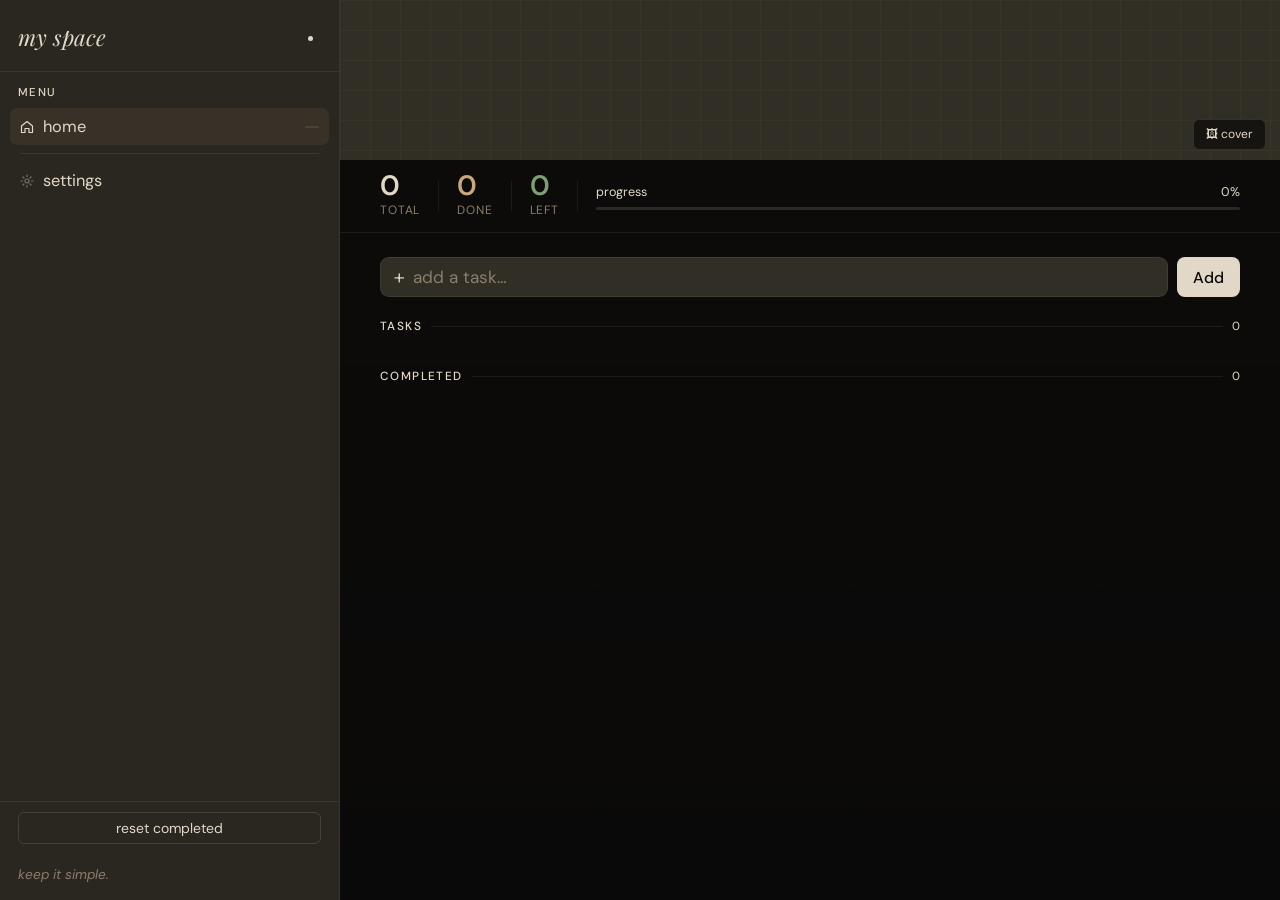
==== index (1).html @ 45078ba0 "Add files via upload" ====
<!DOCTYPE html>
<html lang="en">
<head>
<meta charset="UTF-8">
<meta name="viewport" content="width=device-width, initial-scale=1.0, viewport-fit=cover">
<meta name="apple-mobile-web-app-capable" content="yes">
<meta name="apple-mobile-web-app-status-bar-style" content="black-translucent">
<meta name="apple-mobile-web-app-title" content="Kohie">
<meta name="mobile-web-app-capable" content="yes">
<meta name="theme-color" content="#0c0b09">
<link rel="icon" type="image/png" href="[data-uri]">
<link rel="apple-touch-icon" href="data:image/svg+xml,%3Csvg xmlns='http://www.w3.org/2000/svg' viewBox='0 0 100 100'%3E%3Crect width='100' height='100' rx='18' fill='%230c0b09'/%3E%3Cpolyline points='18,32 24,38 34,26' stroke='%23c9a87c' stroke-width='5' stroke-linecap='round' stroke-linejoin='round' fill='none'/%3E%3Cline x1='42' y1='32' x2='82' y2='32' stroke='white' stroke-width='5' stroke-linecap='round'/%3E%3Ccircle cx='26' cy='52' r='7' stroke='white' stroke-width='4.5' fill='none'/%3E%3Cline x1='42' y1='52' x2='82' y2='52' stroke='white' stroke-width='5' stroke-linecap='round'/%3E%3Ccircle cx='26' cy='72' r='7' stroke='white' stroke-width='4.5' fill='none'/%3E%3Cline x1='42' y1='72' x2='82' y2='72' stroke='white' stroke-width='5' stroke-linecap='round'/%3E%3C/svg%3E">
<link rel="manifest" href="data:application/json,{&quot;name&quot;:&quot;Kohie&quot;,&quot;short_name&quot;:&quot;Kohie&quot;,&quot;start_url&quot;:&quot;/&quot;,&quot;display&quot;:&quot;standalone&quot;,&quot;background_color&quot;:&quot;%230c0b09&quot;,&quot;theme_color&quot;:&quot;%230c0b09&quot;,&quot;icons&quot;:[{&quot;src&quot;:&quot;data:image/svg+xml,%3Csvg xmlns='http://www.w3.org/2000/svg' viewBox='0 0 100 100'%3E%3Crect width='100' height='100' rx='18' fill='%230c0b09'/%3E%3Cpolyline points='18,32 24,38 34,26' stroke='%23c9a87c' stroke-width='5' stroke-linecap='round' stroke-linejoin='round' fill='none'/%3E%3Cline x1='42' y1='32' x2='82' y2='32' stroke='white' stroke-width='5' stroke-linecap='round'/%3E%3Ccircle cx='26' cy='52' r='7' stroke='white' stroke-width='4.5' fill='none'/%3E%3Cline x1='42' y1='52' x2='82' y2='52' stroke='white' stroke-width='5' stroke-linecap='round'/%3E%3Ccircle cx='26' cy='72' r='7' stroke='white' stroke-width='4.5' fill='none'/%3E%3Cline x1='42' y1='72' x2='82' y2='72' stroke='white' stroke-width='5' stroke-linecap='round'/%3E%3C/svg%3E&quot;,&quot;sizes&quot;:&quot;any&quot;,&quot;type&quot;:&quot;image/svg+xml&quot;}]}">
<title>Kohie</title>
<link href="https://fonts.googleapis.com/css2?family=Playfair+Display:ital,wght@0,400;1,400&family=DM+Sans:wght@300;400;500&family=Lora:ital,wght@0,400;1,400&family=Sora:wght@300;400;500&family=Crimson+Pro:ital,wght@0,400;1,400&display=swap" rel="stylesheet">
<style>

/* ── CSS VARIABLES ── */
:root {
  --bg:      #0c0b09;
  --panel:   #2a2720;
  --surf:    #312e26;
  --surf2:   #38352c;
  --b:       rgba(255,243,215,0.07);
  --b2:      rgba(255,243,215,0.13);
  --bg2:     #06050a;
  --bg2-rgb: 6,5,10;
  --ag:      rgba(201,168,124,0.08);
  --n:       #c9a87c;
  --n2:      #7d9f74;
  --t:       #e2d8c8;
  --p:       #8a7e6e;
  --rd:      #a86060;
  --rdim:    rgba(168,96,96,0.10);
  --ui-font: 'DM Sans', sans-serif;
}

/* ── RESET ── */
*, *::before, *::after {
  box-sizing: border-box;
  margin: 0;
  padding: 0;
}

html, body {
  height: 100%;
  overflow: hidden;
}

body {
  font-family: var(--ui-font);
  background: var(--bg);
  color: var(--t);
  font-size: 20px;
  line-height: 1.6;
}

/* ── GLOW OVERLAY ── */
.glow-overlay {
  position: fixed;
  top: 0;
  left: 340px;
  right: 0;
  bottom: 0;
  z-index: 0;
  pointer-events: none;
  background: linear-gradient(to top, rgba(var(--bg2-rgb), 0.22) 0%, transparent 60%);
}

@media (max-width: 900px) {
  .glow-overlay { left: 0; }
}

/* ── SHELL ── */
.shell {
  display: flex;
  height: 100vh;
  width: 100vw;
  position: relative;
  z-index: 1;
}

/* ── SIDEBAR ── */
.sidebar {
  width: 340px;
  min-width: 340px;
  max-width: 340px;
  height: 100vh;
  background: var(--panel);
  border-right: 1px solid var(--b);
  display: flex;
  flex-direction: column;
  overflow: hidden;
  flex-shrink: 0;
  font-size: 14px;
  position: relative;
}

.sb-logo {
  padding: 22px 18px 18px;
  border-bottom: 1px solid var(--b);
  display: flex;
  align-items: center;
  gap: 5px;
}

.sb-title {
  font-family: 'Playfair Display', serif;
  font-size: 1.12rem;
  font-style: italic;
  color: var(--t);
  background: transparent;
  border: none;
  outline: none;
  border-bottom: 1px solid transparent;
  transition: border-color .18s;
  width: calc(100% - 18px);
  cursor: text;
}
.sb-title:focus { border-bottom-color: rgba(201,168,124,.32); }

.sb-dot {
  width: 5px;
  height: 5px;
  border-radius: 50%;
  background: var(--t);
  flex-shrink: 0;
  margin-top: 2px;
}

.sb-nav {
  padding: 12px 10px;
  flex: 1;
  overflow-y: auto;
}
.sb-nav::-webkit-scrollbar { display: none; }

.sb-sec {
  font-size: .57rem;
  letter-spacing: .13em;
  text-transform: uppercase;
  color: var(--t);
  font-weight: 500;
  padding: 0 8px 6px;
}

.nav-btn {
  display: flex;
  align-items: center;
  gap: 9px;
  padding: 8px 10px;
  border-radius: 7px;
  cursor: pointer;
  transition: background .13s, color .13s;
  color: var(--t);
  font-size: .82rem;
  border: none;
  background: transparent;
  width: 100%;
  text-align: left;
  font-family: var(--ui-font);
  margin-bottom: 1px;
}
.nav-btn:hover  { background: rgba(255,243,215,.04); color: var(--t); }
.nav-btn.active { background: var(--ag); color: var(--t); }

.nav-icon {
  width: 14px;
  height: 14px;
  opacity: .42;
  flex-shrink: 0;
  display: flex;
  align-items: center;
  justify-content: center;
}
.nav-btn.active .nav-icon { opacity: 1; }

.nb {
  margin-left: auto;
  font-size: .6rem;
  background: var(--surf2);
  color: var(--t);
  border-radius: 99px;
  padding: 1px 7px;
  font-weight: 500;
}
.nav-btn.active .nb { background: rgba(201,168,124,.14); color: var(--t); }

.sb-sep {
  height: 1px;
  background: var(--b);
  margin: 8px 10px;
}

.sb-reset {
  padding: 10px 18px;
  border-top: 1px solid var(--b);
  flex-shrink: 0;
}

.reset-lbl {
  font-size: .57rem;
  letter-spacing: .1em;
  text-transform: uppercase;
  color: var(--p);
  margin-bottom: 7px;
}

.reset-row { display: flex; gap: 6px; }

.reset-btn {
  flex: 1;
  padding: 6px 8px;
  background: transparent;
  border: 1px solid var(--b2);
  border-radius: 6px;
  color: var(--t);
  font-family: var(--ui-font);
  font-size: .7rem;
  cursor: pointer;
  transition: all .13s;
  text-align: center;
}
.reset-btn:hover { background: var(--t); color: var(--bg); border-color: var(--t); }

.sb-foot {
  padding: 10px 18px 14px;
  font-size: .68rem;
  color: var(--p);
  font-style: italic;
}

/* ── MAIN ── */
.main {
  flex: 1;
  height: 100vh;
  overflow: hidden;
  display: flex;
  flex-direction: column;
  position: relative;
}

/* ── COVER ── */
.cover {
  position: relative;
  height: 160px;
  flex-shrink: 0;
  background: var(--surf);
  overflow: hidden;
}

.cover::before {
  content: '';
  position: absolute;
  inset: 0;
  pointer-events: none;
  background-image:
    linear-gradient(rgba(201,168,124,.048) 1px, transparent 1px),
    linear-gradient(90deg, rgba(201,168,124,.048) 1px, transparent 1px);
  background-size: 30px 30px;
}

.cov-img {
  position: absolute;
  inset: 0;
  background-size: cover;
  background-position: center;
  opacity: 0;
  transition: opacity .5s;
}
.cov-img.on { opacity: 1; }

.cov-btns {
  position: absolute;
  bottom: 10px;
  right: 14px;
  display: flex;
  gap: 6px;
  z-index: 2;
}

.cov-btn {
  background: rgba(10,9,7,.66);
  border: 1px solid var(--b2);
  color: var(--t);
  border-radius: 6px;
  padding: 5px 12px;
  font-family: var(--ui-font);
  font-size: 12px;
  cursor: pointer;
  backdrop-filter: blur(8px);
  transition: all .13s;
  white-space: nowrap;
}
.cov-btn:hover { color: var(--t); border-color: var(--t); }

#cover-file { display: none; }

/* ── SUMMARY BAR ── */
.sum-bar {
  flex-shrink: 0;
  padding: 12px 24px;
  border-bottom: 1px solid var(--b);
  display: flex;
  align-items: center;
  justify-content: center;
}

.sum-bar-inner {
  display: flex;
  align-items: center;
  gap: 18px;
  width: 100%;
  max-width: 860px;
}

.s-stat { display: flex; flex-direction: column; gap: 1px; }

.s-num {
  font-size: 1.4rem;
  font-weight: 600;
  color: var(--t);
  line-height: 1;
  font-variant-numeric: tabular-nums;
}
.s-num.g { color: var(--n); }  /* done — n */
.s-num.l { color: var(--n2); }  /* left — n2 */

.s-lbl {
  font-size: .6rem;
  letter-spacing: .07em;
  text-transform: uppercase;
  color: var(--p);
}

.s-sep {
  width: 1px;
  height: 30px;
  background: var(--b);
  flex-shrink: 0;
}

.s-prog { flex: 1; }

.s-prog-lbl {
  font-size: .63rem;
  color: var(--t);
  margin-bottom: 5px;
  display: flex;
  justify-content: space-between;
}

.s-prog-track {
  height: 3px;
  background: var(--b2);
  border-radius: 99px;
  overflow: hidden;
}

.s-prog-fill {
  height: 100%;
  background: linear-gradient(90deg, var(--p), #ffffff);
  border-radius: 99px;
  transition: width .5s cubic-bezier(.4,0,.2,1);
}

/* ── HOME CONTENT ── */
.home-content {
  flex: 1;
  overflow-y: auto;
  padding: 24px 24px 40px;
  display: flex;
  flex-direction: column;
  align-items: center;
}
.home-content::-webkit-scrollbar { width: 4px; }
.home-content::-webkit-scrollbar-thumb { background: var(--b2); border-radius: 99px; }

.home-inner {
  width: 100%;
  max-width: 860px;
}

/* ── ADD ROW ── */
.add-row {
  display: flex;
  gap: 9px;
  margin-bottom: 20px;
}

.add-wrap {
  flex: 1;
  display: flex;
  align-items: center;
  gap: 8px;
  background: var(--surf);
  border: 1px solid var(--b);
  border-radius: 9px;
  padding: 8px 13px;
  transition: border-color .17s;
}
.add-wrap:focus-within { border-color: var(--t); }

.add-plus {
  color: var(--t);
  font-size: 1.05rem;
  font-weight: 300;
  line-height: 1;
  flex-shrink: 0;
}

#task-input {
  flex: 1;
  border: none;
  outline: none;
  background: transparent;
  color: var(--t);
  font-family: var(--ui-font);
  font-size: .86rem;
}
#task-input::placeholder { color: var(--p); }

.add-btn {
  padding: 8px 16px;
  background: var(--t);
  color: #0a0907;
  border: none;
  border-radius: 8px;
  font-family: var(--ui-font);
  font-size: .79rem;
  font-weight: 500;
  cursor: pointer;
  transition: opacity .13s, transform .1s;
}
.add-btn:hover  { opacity: .83; }
.add-btn:active { transform: scale(.97); }

/* ── LIST HEADER ── */
.list-hd {
  display: flex;
  align-items: center;
  gap: 9px;
  margin-bottom: 7px;
}

.list-hd-lbl {
  font-size: .59rem;
  letter-spacing: .12em;
  text-transform: uppercase;
  color: var(--t);
  font-weight: 500;
}

.list-hd-line {
  flex: 1;
  height: 1px;
  background: var(--b);
}

.list-hd-ct { font-size: .59rem; color: var(--t); }

.task-list {
  display: flex;
  flex-direction: column;
  gap: 3px;
  margin-bottom: 24px;
}

/* ── TASK CARD ── */
.card-outer {
  position: relative;
  border-radius: 9px;
  overflow: hidden;
  flex-shrink: 0;
}

.card-del-bg {
  position: absolute;
  inset: 0;
  background: var(--rdim);
  border: 1px solid var(--rd);
  border-radius: 9px;
  display: flex;
  align-items: center;
  justify-content: flex-end;
  padding-right: 16px;
  color: var(--rd);
  font-size: .72rem;
  font-weight: 500;
  letter-spacing: .06em;
  text-transform: uppercase;
  opacity: 0;
  transition: opacity .15s;
  pointer-events: none;
}
.card-outer.reveal .card-del-bg { opacity: 1; }

.task-card {
  position: relative;
  display: flex;
  flex-direction: column;
  gap: 0;
  padding: 10px 13px;
  background: var(--surf);
  border: 1px solid var(--b);
  border-radius: 9px;
  cursor: pointer;
  transition: border-color .13s, background .13s, transform .18s;
  animation: fadeUp .19s ease;
  user-select: none;
}
.task-card:hover { border-color: var(--b2); background: var(--surf2); }

.task-card.done-card { opacity: .44; }
.task-card.done-card .tc-text { text-decoration: line-through; color: var(--t); }

@keyframes fadeUp {
  from { opacity: 0; transform: translateY(5px); }
  to   { opacity: 1; transform: translateY(0); }
}

/* card top row */
.tc-top {
  display: flex;
  align-items: center;
  gap: 11px;
}

.tc-cb {
  width: 14px;
  height: 14px;
  border-radius: 50%;
  border: 1.5px solid var(--t);
  flex-shrink: 0;
  cursor: pointer;
  display: flex;
  align-items: center;
  justify-content: center;
  transition: all .14s;
  background: transparent;
}
.tc-cb:hover { border-color: var(--t); box-shadow: 0 0 7px 2px rgba(226,216,200,.3); }
.tc-cb.checked { background: var(--t); border-color: var(--t); }
.tc-cb.checked::after {
  content: '';
  width: 4px;
  height: 2.5px;
  border-left: 1.5px solid var(--bg);
  border-bottom: 1.5px solid var(--bg);
  transform: rotate(-45deg) translateY(-.5px);
  display: block;
}
.tc-cb.awaiting { border: 1.5px dashed var(--t); }
.tc-cb.locked   { border-color: var(--t); cursor: default; }
.tc-cb.locked:hover { border-color: var(--t); box-shadow: none; }
.tc-cb.locked.checked { background: var(--t); border-color: var(--t); }

.tc-text { flex: 1; font-size: .85rem; color: var(--t); line-height: 1.3; }

.tc-right {
  display: flex;
  align-items: center;
  gap: 7px;
  flex-shrink: 0;
  margin-left: auto;
}

.tc-date  { font-size: .65rem; color: var(--p); white-space: nowrap; }
.tc-lock  { font-size: .65rem; color: var(--p); }
.tc-arr   { font-size: .68rem; color: var(--p); opacity: 0; transition: opacity .12s; }
.task-card:hover .tc-arr { opacity: 1; }

/* awaiting photo indicator */
.tc-await {
  display: none;
  align-items: center;
  gap: 7px;
  padding-top: 7px;
  margin-left: 25px;
}
.tc-await.show { display: flex; }

.tc-await-dot {
  width: 6px;
  height: 6px;
  border-radius: 50%;
  border: 1.5px dashed var(--t);
  flex-shrink: 0;
}

.tc-await-txt { font-size: .72rem; color: var(--p); font-style: italic; }

.empty-note {
  padding: 20px 0 8px;
  font-size: .79rem;
  color: var(--p);
  font-style: italic;
  text-align: center;
}

/* ── SETTINGS MODAL ── */
.settings-backdrop {
  position: fixed;
  inset: 0;
  z-index: 400;
  background: rgba(0,0,0,.6);
  backdrop-filter: blur(4px);
  opacity: 0;
  pointer-events: none;
  transition: opacity .25s;
}
.settings-backdrop.open { opacity: 1; pointer-events: all; }

.settings-modal {
  position: fixed;
  top: 50%;
  left: 50%;
  transform: translate(-50%,-48%) scale(.97);
  z-index: 401;
  width: 420px;
  max-width: 94vw;
  max-height: 88vh;
  background: var(--panel);
  border: 1px solid var(--b2);
  border-radius: 14px;
  display: flex;
  flex-direction: column;
  overflow: hidden;
  box-shadow: 0 24px 64px rgba(0,0,0,.7);
  transition: opacity .25s, transform .25s;
  opacity: 0;
  pointer-events: none;
}
.settings-modal.open {
  opacity: 1;
  pointer-events: all;
  transform: translate(-50%,-50%) scale(1);
}

.sm-top {
  padding: 16px 20px;
  border-bottom: 1px solid var(--b);
  display: flex;
  align-items: center;
  justify-content: space-between;
  flex-shrink: 0;
}

.sm-title { font-family: 'Playfair Display', serif; font-size: 1rem; font-style: italic; color: var(--t); }

.sm-close {
  width: 26px;
  height: 26px;
  border-radius: 50%;
  background: var(--surf);
  border: 1px solid var(--b);
  color: var(--t);
  cursor: pointer;
  font-size: .75rem;
  display: flex;
  align-items: center;
  justify-content: center;
  transition: all .12s;
}
.sm-close:hover { background: var(--b); color: var(--t); }

.sm-body {
  overflow-y: auto;
  padding: 18px 20px 24px;
  display: flex;
  flex-direction: column;
  gap: 22px;
}
.sm-body::-webkit-scrollbar { width: 3px; }
.sm-body::-webkit-scrollbar-thumb { background: var(--b2); border-radius: 99px; }

.sm-section { display: flex; flex-direction: column; gap: 10px; }

.sm-lbl {
  font-size: .6rem;
  letter-spacing: .12em;
  text-transform: uppercase;
  color: var(--t);
  font-weight: 500;
  padding-bottom: 8px;
  border-bottom: 1px solid var(--b);
}

/* font select */
.font-select {
  width: 100%;
  padding: 9px 12px;
  background: var(--surf);
  border: 1px solid var(--b);
  border-radius: 8px;
  color: var(--t);
  font-family: var(--ui-font);
  font-size: .84rem;
  outline: none;
  cursor: pointer;
  appearance: none;
  background-image: url("data:image/svg+xml,%3Csvg xmlns='http://www.w3.org/2000/svg' width='10' height='6' viewBox='0 0 10 6'%3E%3Cpath d='M1 1l4 4 4-4' stroke='%235c5347' stroke-width='1.5' fill='none' stroke-linecap='round'/%3E%3C/svg%3E");
  background-repeat: no-repeat;
  background-position: right 12px center;
  padding-right: 32px;
  transition: border-color .13s;
}
.font-select:focus { border-color: var(--t); }
.font-select option { background: var(--panel); }

/* size slider */
.size-row { display: flex; align-items: center; gap: 12px; }

.size-slider {
  flex: 1;
  appearance: none;
  height: 3px;
  background: var(--b2);
  border-radius: 99px;
  outline: none;
  cursor: pointer;
}
.size-slider::-webkit-slider-thumb {
  appearance: none;
  width: 14px;
  height: 14px;
  border-radius: 50%;
  background: var(--t);
  cursor: pointer;
}

.size-val { font-size: .75rem; color: var(--t); min-width: 28px; text-align: right; }

/* custom color fields */
.color-row { display: flex; gap: 8px; flex-wrap: wrap; }

.color-field { display: flex; flex-direction: column; gap: 5px; flex: 1; min-width: 80px; }

.color-field-lbl {
  font-size: .58rem;
  letter-spacing: .08em;
  text-transform: uppercase;
  color: var(--t);
}

.color-field-inner {
  display: flex;
  align-items: center;
  gap: 6px;
  background: var(--surf);
  border: 1px solid var(--b);
  border-radius: 7px;
  padding: 5px 8px;
  transition: border-color .13s;
}
.color-field-inner:focus-within { border-color: var(--t); }

.color-pick {
  width: 22px;
  height: 22px;
  border: none;
  border-radius: 4px;
  padding: 0;
  cursor: pointer;
  background: transparent;
  flex-shrink: 0;
}

.color-hex {
  flex: 1;
  border: none;
  outline: none;
  background: transparent;
  color: var(--t);
  font-family: var(--ui-font);
  font-size: .78rem;
  min-width: 0;
}

/* sort + reset schedule options */
.opt-row { display: flex; gap: 6px; flex-wrap: wrap; }

.opt-chip {
  padding: 6px 13px;
  background: var(--surf);
  border: 1px solid var(--b);
  border-radius: 7px;
  font-size: .76rem;
  color: var(--t);
  cursor: pointer;
  transition: all .13s;
}
.opt-chip:hover  { border-color: var(--b2); color: var(--t); }
.opt-chip.active { background: var(--ag); border-color: var(--t); color: var(--t); }

/* ── TASK DETAIL PANEL ── */
.task-detail {
  display: none;
  flex-direction: column;
  flex: 1;
  overflow: hidden;
}
.task-detail.open { display: flex; }

.home-content.hidden { display: none; }

.td-topbar {
  display: flex;
  align-items: center;
  gap: 12px;
  padding: 12px 26px;
  border-bottom: 1px solid var(--b);
  flex-shrink: 0;
}

.td-back {
  background: transparent;
  border: none;
  color: var(--t);
  font-family: var(--ui-font);
  font-size: .82rem;
  cursor: pointer;
  padding: 4px 0;
  display: flex;
  align-items: center;
  gap: 5px;
  transition: opacity .13s;
}
.td-back:hover { opacity: .7; }

.td-body {
  flex: 1;
  overflow-y: auto;
  padding: 16px 26px 32px;
  display: flex;
  flex-direction: column;
  gap: 12px;
}
.td-body::-webkit-scrollbar { width: 4px; }
.td-body::-webkit-scrollbar-thumb { background: var(--b2); border-radius: 99px; }

.panel-badge {
  font-size: .6rem;
  letter-spacing: .08em;
  text-transform: uppercase;
  padding: 2px 8px;
  border-radius: 99px;
  border: 1px solid;
  display: inline-block;
}
.panel-badge.pending { color: var(--t); border-color: var(--b2); }
.panel-badge.done    { color: var(--t); background: rgba(226,216,200,.07); border-color: rgba(226,216,200,.2); }

/* editable task name */
#d-name {
  width: 100%;
  font-family: var(--ui-font);
  font-size: .95rem;
  color: var(--t);
  background: transparent;
  border: none;
  outline: none;
  border-bottom: 1px solid transparent;
  transition: border-color .17s;
  line-height: 1.4;
  padding-bottom: 4px;
  font-weight: 500;
}
#d-name:focus    { border-bottom-color: rgba(201,168,124,.28); }
#d-name:disabled { color: var(--t); cursor: default; }

.dlbl {
  font-size: .59rem;
  letter-spacing: .1em;
  text-transform: uppercase;
  color: var(--t);
  margin-bottom: 6px;
}

/* notes */
.notes-box {
  background: var(--surf);
  border: 1px solid var(--b);
  border-radius: 9px;
  overflow: hidden;
  transition: border-color .17s;
}
.notes-box:focus-within { border-color: var(--t); }

.notes-inner-lbl {
  padding: 8px 13px 0;
  font-size: .57rem;
  letter-spacing: .1em;
  text-transform: uppercase;
  color: var(--t);
}

#d-notes {
  width: 100%;
  min-height: 90px;
  background: transparent;
  border: none;
  outline: none;
  padding: 5px 13px 12px;
  color: var(--t);
  font-family: var(--ui-font);
  font-size: .84rem;
  line-height: 1.7;
  resize: vertical;
}
#d-notes::placeholder { color: var(--p); }
#d-notes:disabled     { color: var(--t); cursor: default; resize: none; }

/* photos */
.photo-req {
  background: rgba(201,168,124,.06);
  border: 1px solid rgba(201,168,124,.16);
  border-radius: 8px;
  padding: 9px 13px;
  font-size: .76rem;
  color: var(--t);
  display: none;
  align-items: center;
  gap: 7px;
}
.photo-req.show { display: flex; }

.photo-grid {
  display: grid;
  grid-template-columns: repeat(4, 1fr);
  gap: 7px;
  margin-bottom: 7px;
}

.photo-thumb {
  aspect-ratio: 3/4;
  border-radius: 8px;
  overflow: hidden;
  position: relative;
  border: 1px solid var(--b);
  background: var(--surf2);
}
.photo-thumb img {
  width: 100%;
  height: 100%;
  object-fit: cover;
  object-position: center top;
  display: block;
}

.photo-rm {
  position: absolute;
  top: 3px;
  right: 3px;
  background: rgba(0,0,0,.6);
  color: #fff;
  border: none;
  border-radius: 50%;
  width: 17px;
  height: 17px;
  font-size: .55rem;
  cursor: pointer;
  display: none;
  align-items: center;
  justify-content: center;
}
.photo-thumb:hover .photo-rm { display: flex; }

.upload-lbl {
  display: flex;
  align-items: center;
  justify-content: center;
  gap: 7px;
  border: 1px dashed var(--b2);
  border-radius: 8px;
  padding: 14px;
  cursor: pointer;
  font-family: var(--ui-font);
  font-size: .76rem;
  color: var(--t);
  transition: all .14s;
}
.upload-lbl:hover  { border-color: var(--t); color: var(--t); background: var(--ag); }
.upload-lbl.hidden { display: none; }

#d-photo-input { display: none; }

/* meta */
.meta-grid { display: grid; grid-template-columns: 1fr 1fr; gap: 8px; }

.meta-card {
  background: var(--surf);
  border: 1px solid var(--b);
  border-radius: 8px;
  padding: 9px 12px;
}

.meta-lbl { font-size: .59rem; letter-spacing: .08em; text-transform: uppercase; color: var(--p); margin-bottom: 2px; }
.meta-val     { font-size: .82rem; color: var(--t); }
.meta-val.g   { color: var(--t); }

/* panel footer */
.panel-foot { display: flex; align-items: center; gap: 10px; flex-wrap: wrap; }

.confirm-btn {
  padding: 9px 20px;
  background: transparent;
  color: var(--t);
  border: 1px solid var(--t);
  border-radius: 8px;
  font-family: var(--ui-font);
  font-size: .8rem;
  font-weight: 500;
  cursor: pointer;
  transition: background .15s, color .15s, transform .1s;
}
.confirm-btn:not(:disabled) {
  background: var(--t);
  color: var(--bg);
}
.confirm-btn:not(:disabled):active { transform: scale(.97); }
.confirm-btn:disabled {
  opacity: .22;
  cursor: not-allowed;
  pointer-events: none;
}

.del-btn {
  padding: 8px 14px;
  background: transparent;
  border: 1px solid var(--b);
  color: var(--t);
  border-radius: 8px;
  font-family: var(--ui-font);
  font-size: .77rem;
  cursor: pointer;
  transition: all .13s;
}
.del-btn:hover { background: var(--t); color: var(--bg); border-color: var(--t); }

.asv {
  font-size: .67rem;
  color: var(--p);
  font-style: italic;
  opacity: 0;
  transition: opacity .3s;
  margin-left: auto;
}
.asv.show { opacity: 1; }

/* ── MOBILE TOPBAR ── */
.mob-topbar {
  display: none;
  align-items: center;
  padding: 11px 16px;
  padding-top: calc(11px + env(safe-area-inset-top));
  background: var(--panel);
  border-bottom: 1px solid var(--b);
  flex-shrink: 0;
  z-index: 201;
  position: sticky;
  top: 0;
}

.mob-title {
  font-family: 'Playfair Display', serif;
  font-size: 1rem;
  font-style: italic;
  color: var(--t);
  position: absolute;
  left: 50%;
  transform: translateX(-50%);
  pointer-events: none;
}

.mob-hamburger {
  background: transparent;
  border: none;
  cursor: pointer;
  padding: 4px;
  display: flex;
  flex-direction: column;
  gap: 4px;
}
.mob-hamburger span {
  display: block;
  width: 20px;
  height: 1.5px;
  background: var(--p);
  border-radius: 99px;
  transition: all .2s;
}

/* ── SIDEBAR OVERLAY (mobile) ── */
.sb-overlay {
  display: none;
  position: fixed;
  inset: 0;
  background: transparent;
  z-index: 199;
  opacity: 1;
  transition: opacity .22s;
}
.sb-overlay.open { opacity: 1; }

/* ── MOBILE RESPONSIVE ── */
@media (max-width: 900px) {
  html, body { overflow: auto; }

  .mob-topbar { display: flex; }

  .shell { flex-direction: column; height: auto; min-height: 100vh; }

  /* sidebar hidden by default, slides in as drawer */
  .sidebar {
    position: fixed;
    top: 0;
    left: 0;
    height: 100%;
    width: 280px;
    min-width: 280px;
    transform: translateX(-100%);
    transition: transform .25s cubic-bezier(.4,0,.2,1);
    z-index: 200;
    display: flex;
    padding-top: env(safe-area-inset-top);
    padding-bottom: env(safe-area-inset-bottom);
  }
  .sidebar.mob-open { transform: translateX(0); }

  .sb-overlay       { display: block; pointer-events: none; }
  .sb-overlay.open  { pointer-events: all; }

  /* main takes full width since sidebar is out of flow */
  .main  { height: auto; flex: 1; width: 100%; }
  .cover { height: 110px; }

  .sum-bar       { padding: 10px 16px; }
  .sum-bar-inner { flex-wrap: wrap; gap: 12px; }
  .s-prog        { min-width: 100%; order: 1; }

  .home-content { padding: 14px 16px calc(80px + env(safe-area-inset-bottom)); }

  .td-topbar { padding: 10px 16px; }
  .td-body   { padding: 14px 16px calc(80px + env(safe-area-inset-bottom)); }

  .photo-grid { grid-template-columns: repeat(3, 1fr); }

  .sb-foot {
    padding-bottom: calc(14px + env(safe-area-inset-bottom));
  }

  .settings-modal { width: 96vw; max-width: 96vw; max-height: 92vh; }
}

</style>
</head>
<body>

<div class="glow-overlay" id="glow-overlay"></div>

<!-- MOBILE TOPBAR -->
<div class="mob-topbar" id="mob-topbar">
  <button class="mob-hamburger" id="mob-hamburger" aria-label="Menu">
    <span></span><span></span><span></span>
  </button>
  <span class="mob-title" id="mob-title-lbl">my space</span>
</div>

<!-- SIDEBAR OVERLAY -->
<div class="sb-overlay" id="sb-overlay"></div>

<div class="shell">

  <!-- SIDEBAR -->
  <aside class="sidebar">
    <div class="sb-logo">
      <input class="sb-title" id="sb-title" type="text" value="my space" maxlength="40" spellcheck="false"/>
      <span class="sb-dot"></span>
    </div>
    <nav class="sb-nav">
      <div class="sb-sec">menu</div>
      <button class="nav-btn active" id="nav-home">
        <span class="nav-icon">
          <svg width="14" height="14" viewBox="0 0 14 14" fill="none">
            <path d="M7 1.5L1.5 6V12.5H5V8.5H9V12.5H12.5V6L7 1.5Z" stroke="currentColor" stroke-width="1.2" fill="none" stroke-linejoin="round"/>
          </svg>
        </span>
        home <span class="nb" id="nb-home"></span>
      </button>
      <div class="sb-sep"></div>
      <button class="nav-btn" id="open-settings">
        <span class="nav-icon">
          <svg width="14" height="14" viewBox="0 0 14 14" fill="none">
            <circle cx="7" cy="7" r="2" stroke="currentColor" stroke-width="1.2" fill="none"/>
            <path d="M7 1v1.5M7 11.5V13M1 7h1.5M11.5 7H13M2.9 2.9l1.1 1.1M10 10l1.1 1.1M2.9 11.1L4 10M10 4l1.1-1.1" stroke="currentColor" stroke-width="1.2" stroke-linecap="round"/>
          </svg>
        </span>
        settings
      </button>
    </nav>
    <div class="sb-reset">
      <button class="reset-btn" id="rst-all" style="width:100%">reset completed</button>
    </div>
    <div class="sb-foot">keep it simple.</div>
  </aside>

  <!-- MAIN -->
  <main class="main">

    <!-- Cover image -->
    <div class="cover">
      <div class="cov-img" id="cov-img"></div>
      <div class="cov-btns">
        <label class="cov-btn" for="cover-file">🖼 cover</label>
        <button class="cov-btn" id="rm-cover" style="display:none">✕ remove</button>
        <input type="file" id="cover-file" accept="image/*"/>
      </div>
    </div>

    <!-- Summary bar -->
    <div class="sum-bar">
      <div class="sum-bar-inner">
        <div class="s-stat">
          <div class="s-num" id="s-total">0</div>
          <div class="s-lbl">total</div>
        </div>
        <div class="s-sep"></div>
        <div class="s-stat">
          <div class="s-num g" id="s-done">0</div>
          <div class="s-lbl">done</div>
        </div>
        <div class="s-sep"></div>
        <div class="s-stat">
          <div class="s-num l" id="s-left">0</div>
          <div class="s-lbl">left</div>
        </div>
        <div class="s-sep"></div>
        <div class="s-prog">
          <div class="s-prog-lbl">
            <span>progress</span>
            <span id="s-pct">0%</span>
          </div>
          <div class="s-prog-track">
            <div class="s-prog-fill" id="s-prog" style="width:0%"></div>
          </div>
        </div>
      </div>
    </div>

    <!-- Home page -->
    <div class="home-content" id="home-page">
      <div class="home-inner">
        <div class="add-row">
          <div class="add-wrap">
            <span class="add-plus">+</span>
            <input type="text" id="task-input" placeholder="add a task…" autocomplete="off"/>
          </div>
          <button class="add-btn" id="add-btn">Add</button>
        </div>
        <div class="list-hd">
          <span class="list-hd-lbl">tasks</span>
          <div class="list-hd-line"></div>
          <span class="list-hd-ct" id="ct-pending">0</span>
        </div>
        <div class="task-list" id="pending-list"></div>
        <div class="list-hd">
          <span class="list-hd-lbl">completed</span>
          <div class="list-hd-line"></div>
          <span class="list-hd-ct" id="ct-done">0</span>
        </div>
        <div class="task-list" id="done-list"></div>
      </div>
    </div>

    <!-- Task detail panel -->
    <div class="task-detail" id="panel">
      <div class="td-topbar">
        <button class="td-back" id="td-back">← back</button>
        <span class="panel-badge" id="p-badge"></span>
      </div>
      <div class="td-body">
        <input type="text" id="d-name" spellcheck="false" placeholder="task name"/>
        <div class="meta-grid">
          <div class="meta-card">
            <div class="meta-lbl">started</div>
            <div class="meta-val" id="m-start">—</div>
          </div>
          <div class="meta-card">
            <div class="meta-lbl">completed</div>
            <div class="meta-val g" id="m-end">—</div>
          </div>
        </div>
        <div>
          <div class="dlbl">
            proof photos
            <span style="text-transform:none;letter-spacing:0;color:var(--t);font-style:italic">(required to complete)</span>
          </div>
          <div class="photo-req" id="photo-req">📷 add at least one photo to confirm complete</div>
          <div class="photo-grid" id="photo-grid"></div>
          <label class="upload-lbl" id="upload-lbl" for="d-photo-input">
            <span style="font-size:14px">🖼</span> add photo
            <input type="file" id="d-photo-input" accept="image/*" capture="environment" multiple/>
          </label>
        </div>
        <div>
          <div class="notes-box">
            <div class="notes-inner-lbl">notes</div>
            <textarea id="d-notes" placeholder="write anything about this task…"></textarea>
          </div>
        </div>
        <div class="panel-foot">
          <button class="confirm-btn" id="confirm-btn" disabled>✓ confirm complete</button>
          <button class="del-btn" id="d-del" style="display:none">delete task</button>
          <span class="asv" id="asv">saved</span>
        </div>
      </div>
    </div>

  </main>
</div>

<!-- SETTINGS MODAL -->
<div class="settings-backdrop" id="sm-backdrop"></div>
<div class="settings-modal" id="settings-modal">
  <div class="sm-top">
    <span class="sm-title">settings</span>
    <button class="sm-close" id="sm-close">✕</button>
  </div>
  <div class="sm-body">

    <!-- Custom colors -->
    <div class="sm-section">
      <div class="sm-lbl">custom colors</div>
      <div class="color-row">
        <div class="color-field">
          <div class="color-field-lbl">bg</div>
          <div class="color-field-inner">
            <input type="color" class="color-pick" id="cp-bg"/>
            <input type="text" class="color-hex" id="ch-bg" maxlength="7" placeholder="#0c0b09" spellcheck="false"/>
          </div>
        </div>
        <div class="color-field">
          <div class="color-field-lbl">glow</div>
          <div class="color-field-inner">
            <input type="color" class="color-pick" id="cp-bg2"/>
            <input type="text" class="color-hex" id="ch-bg2" maxlength="7" placeholder="#06050a" spellcheck="false"/>
          </div>
        </div>
        <div class="color-field">
          <div class="color-field-lbl">T</div>
          <div class="color-field-inner">
            <input type="color" class="color-pick" id="cp-t1"/>
            <input type="text" class="color-hex" id="ch-t1" maxlength="7" placeholder="#ddd3c2" spellcheck="false"/>
          </div>
        </div>
        <div class="color-field">
          <div class="color-field-lbl">n</div>
          <div class="color-field-inner">
            <input type="color" class="color-pick" id="cp-ac"/>
            <input type="text" class="color-hex" id="ch-ac" maxlength="7" placeholder="#c9a87c" spellcheck="false"/>
          </div>
        </div>
        <div class="color-field">
          <div class="color-field-lbl">n2</div>
          <div class="color-field-inner">
            <input type="color" class="color-pick" id="cp-gr"/>
            <input type="text" class="color-hex" id="ch-gr" maxlength="7" placeholder="#7d9f74" spellcheck="false"/>
          </div>
        </div>
        <div class="color-field">
          <div class="color-field-lbl">p</div>
          <div class="color-field-inner">
            <input type="color" class="color-pick" id="cp-t2"/>
            <input type="text" class="color-hex" id="ch-t2" maxlength="7" placeholder="#9a8e7e" spellcheck="false"/>
          </div>
        </div>
      </div>
    </div>

    <!-- Font -->
    <div class="sm-section">
      <div class="sm-lbl">font</div>
      <select id="font-select" class="font-select">
        <option value="DM Sans">DM Sans — default</option>
        <option value="Sora">Sora — modern</option>
        <option value="Lora">Lora — literary</option>
        <option value="Crimson Pro">Crimson Pro — elegant</option>
      </select>
    </div>

    <!-- Font size -->
    <div class="sm-section">
      <div class="sm-lbl">font size</div>
      <div class="size-row">
        <span style="font-size:.7rem;color:var(--t)">A</span>
        <input type="range" class="size-slider" id="size-slider" min="20" max="32" step="1" value="20"/>
        <span style="font-size:1rem;color:var(--t)">A</span>

        <span class="size-val" id="size-val">20px</span>
      </div>
    </div>

    <!-- Auto-reset -->
    <div class="sm-section">
      <div class="sm-lbl">auto-reset completed</div>
      <div class="opt-row" id="autoreset-opts">
        <div class="opt-chip" data-reset="off">off</div>
        <div class="opt-chip" data-reset="daily">daily</div>
        <div class="opt-chip" data-reset="weekly">weekly</div>
      </div>
    </div>

  </div>
</div>

<script>
(function () {

  // ─────────────────────────────────────────────
  // STORAGE KEYS & STATE
  // ─────────────────────────────────────────────

  var DATA_KEY = 'myspace_v12';
  var CFG_KEY  = 'myspace_v20_cfg';

  var state = JSON.parse(localStorage.getItem(DATA_KEY) || 'null') || {
    title: 'my space',
    cover: null,
    tasks: []
  };

  var cfg = JSON.parse(localStorage.getItem(CFG_KEY) || 'null') || {
    sort:      'newest',
    font:      'DM Sans',
    size:      20,
    autoreset: 'off',
    theme:     {},
    custom:    {}
  };

  // Seed default tasks if none exist
  if (!state.tasks || !state.tasks.length) {
    state.tasks = [
      { id: 1, text: 'Morning pages',       done: false, locked: false, awaiting: false, notes: '',                    photos: [], created: Date.now() - 172800000, completed: null },
      { id: 2, text: 'Read for 30 minutes', done: false, locked: false, awaiting: false, notes: '',                    photos: [], created: Date.now() - 86400000,  completed: null },
      { id: 3, text: 'Call the dentist',    done: true,  locked: true,  awaiting: false, notes: 'Booked for Thursday', photos: [], created: Date.now() - 259200000, completed: Date.now() - 3600000 },
    ];
  }

  // Active panel task ID and autosave timer
  var activePanelId = null;
  var saveTimer     = null;

  // ─────────────────────────────────────────────
  // HELPERS
  // ─────────────────────────────────────────────

  function saveData() {
    try { localStorage.setItem(DATA_KEY, JSON.stringify(state)); } catch (e) {}
  }

  function saveCfg() {
    localStorage.setItem(CFG_KEY, JSON.stringify(cfg));
  }

  function getTask(id) {
    return state.tasks.find(function (t) { return t.id === id; });
  }

  function nextId() {
    return state.tasks.length
      ? Math.max.apply(null, state.tasks.map(function (t) { return t.id; })) + 1
      : 1;
  }

  function formatDate(ts) {
    return ts
      ? new Date(ts).toLocaleDateString('en-US', { month: 'short', day: 'numeric', year: 'numeric' })
      : '—';
  }

  function formatShortDate(ts) {
    return ts
      ? new Date(ts).toLocaleDateString('en-US', { month: 'short', day: 'numeric' })
      : '—';
  }

  function el(id) { return document.getElementById(id); }

  function setText(id, value) {
    var node = el(id);
    if (node) node.textContent = value;
  }

  function flashSave() {
    clearTimeout(saveTimer);
    var indicator = el('asv');
    indicator.classList.add('show');
    saveTimer = setTimeout(function () { indicator.classList.remove('show'); }, 1300);
  }

  // ─────────────────────────────────────────────
  // SIDEBAR TITLE
  // ─────────────────────────────────────────────

  var titleInput = el('sb-title');
  titleInput.value = state.title;
  document.title   = state.title;

  titleInput.addEventListener('input', function () {
    state.title    = this.value || 'my space';
    document.title = state.title;
    var mobLabel   = el('mob-title-lbl');
    if (mobLabel) mobLabel.textContent = state.title;
    saveData();
  });

  // ─────────────────────────────────────────────
  // COVER IMAGE
  // ─────────────────────────────────────────────

  var coverEl    = el('cov-img');
  var removeCover = el('rm-cover');

  function setCover(src) {
    if (src) {
      coverEl.style.backgroundImage = 'url(' + src + ')';
      coverEl.classList.add('on');
      removeCover.style.display = '';
    } else {
      coverEl.style.backgroundImage = '';
      coverEl.classList.remove('on');
      removeCover.style.display = 'none';
    }
  }

  setCover(state.cover);

  el('cover-file').addEventListener('change', function (e) {
    var file = e.target.files[0];
    if (!file) return;
    compressImage(file, 1400, 320, 0.78, function (dataUrl) {
      state.cover = dataUrl;
      saveData();
      setCover(dataUrl);
    });
    e.target.value = '';
  });

  removeCover.addEventListener('click', function () {
    state.cover = null;
    saveData();
    setCover(null);
  });

  // ─────────────────────────────────────────────
  // RENDER
  // ─────────────────────────────────────────────

  function render() {
    var all = state.tasks.slice();

    // Sort tasks
    if (cfg.sort === 'oldest') {
      all.sort(function (a, b) { return a.created - b.created; });
    } else if (cfg.sort === 'alpha') {
      all.sort(function (a, b) { return a.text.localeCompare(b.text); });
    } else {
      all.sort(function (a, b) { return b.created - a.created; }); // newest first
    }

    var pending   = all.filter(function (t) { return !t.done; });
    var completed = all.filter(function (t) { return t.done; });

    renderList('pending-list', pending,   false);
    renderList('done-list',    completed, true);

    // Update summary stats
    var total   = state.tasks.length;
    var numDone = completed.length;
    var numLeft = pending.length;
    var pct     = total ? Math.round(numDone / total * 100) : 0;

    setText('s-total',    total);
    setText('s-done',     numDone);
    setText('s-left',     numLeft);
    setText('s-pct',      pct + '%');
    setText('ct-pending', pending.length);
    setText('ct-done',    completed.length);
    setText('nb-home',    numLeft || '');

    var progressBar = el('s-prog');
    if (progressBar) progressBar.style.width = pct + '%';
  }

  function renderList(containerId, tasks, isDone) {
    var container = el(containerId);
    container.innerHTML = '';

    if (!tasks.length) {
      var emptyMsg = document.createElement('div');
      emptyMsg.className   = 'empty-note';
      emptyMsg.textContent = isDone ? 'nothing completed yet' : 'all clear — add something above';
      container.appendChild(emptyMsg);
      return;
    }

    tasks.forEach(function (task) {
      container.appendChild(makeCard(task, isDone));
    });
  }

  // ─────────────────────────────────────────────
  // TASK CARD
  // ─────────────────────────────────────────────

  function makeCard(task, isDone) {
    // Outer wrapper (holds swipe-delete background)
    var outer = document.createElement('div');
    outer.className = 'card-outer';

    var deleteBg = document.createElement('div');
    deleteBg.className   = 'card-del-bg';
    deleteBg.textContent = 'delete';
    outer.appendChild(deleteBg);

    // Card
    var card = document.createElement('div');
    card.className = 'task-card' + (isDone ? ' done-card' : '');

    // Top row
    var topRow = document.createElement('div');
    topRow.className = 'tc-top';

    // Checkbox circle
    var checkbox = document.createElement('div');
    var checkClass = 'tc-cb' + (
      isDone         ? ' checked'  :
      task.awaiting  ? ' awaiting' :
      task.locked    ? ' locked'   : ''
    );
    checkbox.className = checkClass;

    checkbox.addEventListener('click', function (e) {
      e.stopPropagation();
      if (task.locked) return;

      if (isDone) {
        // Un-complete: reset task back to pending
        task.done      = false;
        task.locked    = false;
        task.awaiting  = false;
        task.completed = null;
        task.photos    = [];
        saveData();
        render();
      } else {
        // Toggle awaiting-photo state
        task.awaiting = !task.awaiting;
        saveData();
        render();
        if (task.awaiting) openPanel(task.id);
      }
    });
    topRow.appendChild(checkbox);

    // Task text
    var textEl = document.createElement('div');
    textEl.className   = 'tc-text';
    textEl.textContent = task.text;
    topRow.appendChild(textEl);

    // Right side (lock icon, date, arrow)
    var rightEl = document.createElement('div');
    rightEl.className = 'tc-right';

    if (isDone) {
      var lockIcon = document.createElement('span');
      lockIcon.className   = 'tc-lock';
      lockIcon.textContent = '🔒';
      rightEl.appendChild(lockIcon);
    }

    if (task.created) {
      var dateEl = document.createElement('span');
      dateEl.className   = 'tc-date';
      dateEl.textContent = formatShortDate(task.created);
      rightEl.appendChild(dateEl);
    }

    var arrowEl = document.createElement('span');
    arrowEl.className   = 'tc-arr';
    arrowEl.textContent = '→';
    rightEl.appendChild(arrowEl);

    topRow.appendChild(rightEl);
    card.appendChild(topRow);

    // Awaiting-photo indicator (shown below top row)
    var awaitRow = document.createElement('div');
    awaitRow.className = 'tc-await' + (task.awaiting && !isDone ? ' show' : '');

    var awaitDot = document.createElement('div');
    awaitDot.className = 'tc-await-dot';

    var awaitTxt = document.createElement('span');
    awaitTxt.className   = 'tc-await-txt';
    awaitTxt.textContent = 'awaiting photo — open task to upload';

    awaitRow.appendChild(awaitDot);
    awaitRow.appendChild(awaitTxt);
    card.appendChild(awaitRow);

    // Wire up swipe-to-delete and click-to-open
    attachSwipe(outer, card, task.id, task.locked);
    card.addEventListener('click', function () { openPanel(task.id); });

    outer.appendChild(card);
    return outer;
  }

  // ─────────────────────────────────────────────
  // SWIPE TO DELETE
  // ─────────────────────────────────────────────

  function attachSwipe(outer, card, taskId, locked) {
    if (locked) return;

    var startX   = 0;
    var currentX = 0;
    var active   = false;
    var dragged  = false;
    var THRESH   = 80;
    var MIN_DRAG = 6;

    function onStart(x) {
      startX = x;
      currentX = x;
      active = true;
      dragged = false;
      card.classList.add('swiping');
    }

    function onMove(x) {
      if (!active) return;
      currentX = x;
      var dx = Math.min(0, currentX - startX);
      if (Math.abs(dx) > MIN_DRAG) dragged = true;
      card.style.transform = 'translateX(' + dx + 'px)';
      outer.classList.toggle('reveal', dx < -(THRESH / 2));
    }

    function onEnd() {
      if (!active) return;
      active = false;
      card.classList.remove('swiping');
      var dx = currentX - startX;
      if (dx < -THRESH) {
        card.style.transform  = 'translateX(-100%)';
        card.style.transition = 'transform .22s ease';
        setTimeout(function () { deleteTask(taskId); }, 200);
      } else {
        card.style.transform = '';
        outer.classList.remove('reveal');
      }
    }

    // Suppress click if the user actually dragged
    card.addEventListener('click', function (e) {
      if (dragged) { e.stopImmediatePropagation(); dragged = false; }
    }, true);

    card.addEventListener('mousedown', function (e) { if (e.button === 0) onStart(e.clientX); });
    document.addEventListener('mousemove', function (e) { if (active) onMove(e.clientX); });
    document.addEventListener('mouseup', onEnd);

    card.addEventListener('touchstart', function (e) { onStart(e.touches[0].clientX); }, { passive: true });
    card.addEventListener('touchmove',  function (e) { onMove(e.touches[0].clientX);  }, { passive: true });
    card.addEventListener('touchend', onEnd);
  }

  // ─────────────────────────────────────────────
  // TASK CRUD
  // ─────────────────────────────────────────────

  function deleteTask(id) {
    state.tasks = state.tasks.filter(function (t) { return t.id !== id; });
    saveData();
    render();
  }

  function addTask() {
    var input = el('task-input');
    var text  = input.value.trim();
    if (!text) { input.focus(); return; }

    state.tasks.unshift({
      id:        nextId(),
      text:      text,
      done:      false,
      locked:    false,
      awaiting:  false,
      notes:     '',
      photos:    [],
      created:   Date.now(),
      completed: null
    });

    saveData();
    render();
    input.value = '';
  }

  // ─────────────────────────────────────────────
  // TASK DETAIL PANEL
  // ─────────────────────────────────────────────

  function openPanel(id) {
    activePanelId = id;
    var task = getTask(id);
    if (!task) return;

    var locked    = task.locked;
    var noPhotos  = (task.photos || []).length === 0;

    // Badge
    var badge = el('p-badge');
    badge.textContent = task.done ? 'completed' : task.awaiting ? 'awaiting photo' : 'pending';
    badge.className   = 'panel-badge ' + (task.done ? 'done' : 'pending');

    // Task name field
    el('d-name').value    = task.text;
    el('d-name').disabled = locked;

    // Notes field
    el('d-notes').value    = task.notes || '';
    el('d-notes').disabled = locked;

    // Photo requirement notice
    el('photo-req').classList.toggle('show', !locked && noPhotos);
    el('upload-lbl').classList.toggle('hidden', locked);

    // Confirm button
    var confirmBtn = el('confirm-btn');
    confirmBtn.style.display = locked ? 'none' : '';
    confirmBtn.disabled      = noPhotos;

    // Delete button (hidden for locked/completed tasks)
    el('d-del').style.display = locked ? 'none' : '';

    // Metadata dates
    el('m-start').textContent = formatDate(task.created);
    el('m-end').textContent   = formatDate(task.completed);

    renderPhotos(task, locked);

    // Switch view
    el('home-page').classList.add('hidden');
    el('panel').classList.add('open');
  }

  function closePanel() {
    el('home-page').classList.remove('hidden');
    el('panel').classList.remove('open');
    activePanelId = null;
  }

  function renderPhotos(task, locked) {
    var grid = el('photo-grid');
    grid.innerHTML = '';

    (task.photos || []).forEach(function (src, i) {
      var thumb = document.createElement('div');
      thumb.className = 'photo-thumb';

      var img = document.createElement('img');
      img.src = src;
      thumb.appendChild(img);

      if (!locked) {
        var removeBtn = document.createElement('button');
        removeBtn.className   = 'photo-rm';
        removeBtn.textContent = '✕';
        removeBtn.addEventListener('click', function () {
          var t = getTask(activePanelId);
          if (!t) return;
          t.photos.splice(i, 1);
          saveData();
          renderPhotos(t, false);
          var none = t.photos.length === 0;
          el('confirm-btn').disabled = none;
          el('photo-req').classList.toggle('show', none);
        });
        thumb.appendChild(removeBtn);
      }

      grid.appendChild(thumb);
    });
  }

  // ─────────────────────────────────────────────
  // PANEL EVENT LISTENERS
  // ─────────────────────────────────────────────

  el('td-back').addEventListener('click', closePanel);

  // Block file picker if task is locked
  el('d-photo-input').addEventListener('click', function (e) {
    var task = getTask(activePanelId);
    if (!task || task.locked) e.preventDefault();
  });

  // Handle photo upload
  el('d-photo-input').addEventListener('change', function (e) {
    var task = getTask(activePanelId);
    if (!task || task.locked) return;

    compressAll(Array.from(e.target.files), 1200, 1200, 0.60, function (dataUrls) {
      task.photos = (task.photos || []).concat(dataUrls);
      saveData();
      renderPhotos(task, false);
      var none = task.photos.length === 0;
      el('confirm-btn').disabled = none;
      el('photo-req').classList.toggle('show', none);
    });
    e.target.value = '';
  });

  // Confirm complete
  el('confirm-btn').addEventListener('click', function () {
    var task = getTask(activePanelId);
    if (!task || !(task.photos || []).length) return;
    task.done      = true;
    task.locked    = true;
    task.awaiting  = false;
    task.completed = Date.now();
    saveData();
    render();
    openPanel(activePanelId);
  });

  // Edit task name (live)

  el('d-name').addEventListener('input', function () {
    var task = getTask(activePanelId);
    if (!task || task.locked) return;
    task.text = this.value || task.text;
    saveData();
    render();
    flashSave();
  });

  // Edit notes (live)
  el('d-notes').addEventListener('input', function () {
    var task = getTask(activePanelId);
    if (!task || task.locked) return;
    task.notes = this.value;
    saveData();
    flashSave();
  });

  // Delete task from panel
  el('d-del').addEventListener('click', function () {
    var task = getTask(activePanelId);
    if (!task || task.locked) return;
    deleteTask(activePanelId);
    closePanel();
  });

  // ─────────────────────────────────────────────
  // RESET
  // ─────────────────────────────────────────────

  function resetCompleted(cutoff) {
    state.tasks = state.tasks.filter(function (t) {
      return !(t.done && (!cutoff || t.completed >= cutoff));
    });
    saveData();
    render();
  }

  el('rst-all').addEventListener('click',  function () { resetCompleted(null); });
  el('nav-home').addEventListener('click', closePanel);
  el('add-btn').addEventListener('click',  addTask);
  el('task-input').addEventListener('keydown', function (e) {
    if (e.key === 'Enter') addTask();
  });

  // ─────────────────────────────────────────────
  // IMAGE COMPRESSION
  // ─────────────────────────────────────────────

  function compressImage(file, maxW, maxH, quality, callback) {
    var reader = new FileReader();
    reader.onload = function (ev) {
      var img = new Image();
      img.onload = function () {
        var scale  = Math.min(1, maxW / img.width, maxH / img.height);
        var width  = Math.round(img.width  * scale);
        var height = Math.round(img.height * scale);
        var canvas = document.createElement('canvas');
        canvas.width  = width;
        canvas.height = height;
        canvas.getContext('2d').drawImage(img, 0, 0, width, height);
        callback(canvas.toDataURL('image/jpeg', quality));
      };
      img.src = ev.target.result;
    };
    reader.readAsDataURL(file);
  }

  function compressAll(files, maxW, maxH, quality, callback) {
    Promise.all(files.map(function (file) {
      return new Promise(function (resolve) {
        compressImage(file, maxW, maxH, quality, resolve);
      });
    })).then(callback);
  }

  // ─────────────────────────────────────────────
  // SETTINGS
  // ─────────────────────────────────────────────

  function applyConfig() {
    var root   = document.documentElement;
    var theme  = cfg.theme  || {};
    var custom = cfg.custom || {};

    // Apply theme swatch values
    var cssProps = ['bg','panel','surf','surf2','b','b2','n','ag','n2','t','p','rd','rdim'];
    cssProps.forEach(function (prop) {
      if (theme[prop]) root.style.setProperty('--' + prop, theme[prop]);
    });

    // Custom overrides always win over swatches
    if (custom.bg) {
      root.style.setProperty('--bg',    custom.bg);
      root.style.setProperty('--panel', custom.bg);
      if (!custom.bg2) {
        var derivedBg2 = shiftHex(custom.bg, -18);
        root.style.setProperty('--bg2',     derivedBg2);
        root.style.setProperty('--bg2-rgb', hexToRgb(derivedBg2));
      }
    }
    if (custom.bg2) {
      root.style.setProperty('--bg2',     custom.bg2);
      root.style.setProperty('--bg2-rgb', hexToRgb(custom.bg2));
    } else if (!custom.bg) {
      // No custom bg or glow — use the :root default
      root.style.setProperty('--bg2-rgb', '6,5,10');
    }
    if (custom.t1) { root.style.setProperty('--t',  custom.t1); }
    if (custom.p) { root.style.setProperty('--p', custom.p); }
    if (custom.n) { root.style.setProperty('--n', custom.n); }
    if (custom.n2) {
      root.style.setProperty('--n2', custom.n2);
    }

    // Green stays independent — never overridden by accent color
    var green = theme.n2 || '#7d9f74';
    root.style.setProperty('--n2', green);

    root.style.setProperty('--ui-font', "'" + cfg.font + "', sans-serif");
    root.style.fontSize = cfg.size + 'px';

    // Sync the accent dot in the sidebar to t
    var tVal = (custom.t1) || (theme.t || '#e2d8c8');
    document.querySelector('.sb-dot').style.background = tVal;
  }

  function hexToRgb(hex) {
    var r = parseInt(hex.slice(1, 3), 16);
    var g = parseInt(hex.slice(3, 5), 16);
    var b = parseInt(hex.slice(5, 7), 16);
    return r + ',' + g + ',' + b;
  }

  function shiftHex(hex, amount) {
    var r = Math.min(255, Math.max(0, parseInt(hex.slice(1, 3), 16) + amount));
    var g = Math.min(255, Math.max(0, parseInt(hex.slice(3, 5), 16) + amount));
    var b = Math.min(255, Math.max(0, parseInt(hex.slice(5, 7), 16) + amount));
    return '#' + [r, g, b].map(function (v) { return v.toString(16).padStart(2, '0'); }).join('');
  }

  function openSettings() {
    el('font-select').value  = cfg.font;
    el('size-slider').value  = cfg.size;
    el('size-val').textContent = cfg.size + 'px';

    document.querySelectorAll('#autoreset-opts .opt-chip').forEach(function (chip) {
      chip.classList.toggle('active', chip.dataset.reset === cfg.autoreset);
    });

    // Sync color pickers to current values
    var theme  = cfg.theme  || {};
    var custom = cfg.custom || {};
    var bg  = custom.bg  || theme.bg  || '#0c0b09';
    var bg2 = custom.bg2 || theme.bg2 || shiftHex(bg, -18);
    var t1  = custom.t1  || theme.t   || '#ddd3c2';
    var t2  = custom.p   || theme.p   || '#9a8e7e';
    var ac  = custom.n   || theme.n   || '#c9a87c';
    var gr  = custom.n2  || theme.n2  || '#7d9f74';

    el('cp-bg').value  = bg;  el('ch-bg').value  = bg;
    el('cp-bg2').value = bg2; el('ch-bg2').value = bg2;
    el('cp-t1').value  = t1;  el('ch-t1').value  = t1;
    el('cp-t2').value  = t2;  el('ch-t2').value  = t2;
    el('cp-ac').value  = ac;  el('ch-ac').value  = ac;
    el('cp-gr').value  = gr;  el('ch-gr').value  = gr;

    el('sm-backdrop').classList.add('open');
    el('settings-modal').classList.add('open');
  }

  function closeSettings() {
    el('sm-backdrop').classList.remove('open');
    el('settings-modal').classList.remove('open');
  }

  function applyCustomColor(key, val) {
    if (!/^#[0-9a-fA-F]{6}$/.test(val)) return;
    cfg.theme  = cfg.theme  || {};
    cfg.custom = cfg.custom || {};

    if (key === 'bg') {
      cfg.custom.bg   = val;
      cfg.theme.bg    = val;
      cfg.theme.panel = val;
      cfg.theme.surf  = shiftHex(val, 12);
      cfg.theme.surf2 = shiftHex(val, 20);
      // Only auto-derive bg2 if user hasn't set a custom glow
      if (!cfg.custom.bg2) {
        cfg.theme.bg2 = shiftHex(val, -18);
        root.style.setProperty('--bg2-rgb', hexToRgb(shiftHex(val, -18)));
      }
    }
    if (key === 'bg2') {
      cfg.custom.bg2 = val;
      cfg.theme.bg2  = val;
      document.documentElement.style.setProperty('--bg2-rgb', hexToRgb(val));
    }
    if (key === 't1') {
      cfg.custom.t1 = val;
      cfg.theme.t   = val;
    }
    if (key === 'p') {
      cfg.custom.p = val;
      cfg.theme.p  = val;
    }
    if (key === 'n') {
      cfg.custom.n = val;
      cfg.theme.n  = val;
    }
    if (key === 'n2') {
      cfg.custom.n2 = val;
      cfg.theme.n2  = val;
    }

    saveCfg();
    applyConfig();
  }

  // Settings modal controls
  el('open-settings').addEventListener('click', openSettings);
  el('sm-close').addEventListener('click',      closeSettings);
  el('sm-backdrop').addEventListener('click',   closeSettings);

  // Font select
  el('font-select').addEventListener('change', function () {
    cfg.font = this.value;
    saveCfg();
    applyConfig();
  });

  // Size slider
  el('size-slider').addEventListener('input', function () {
    cfg.size = parseInt(this.value);
    el('size-val').textContent = cfg.size + 'px';
    saveCfg();
    applyConfig();
  });

  // Color picker pairs (native picker + hex text input stay in sync)
  [
    ['bg',  'cp-bg',  'ch-bg'],
    ['bg2', 'cp-bg2', 'ch-bg2'],
    ['t1',  'cp-t1',  'ch-t1'],
    ['p',   'cp-t2',  'ch-t2'],
    ['n',   'cp-ac',  'ch-ac'],
    ['n2',  'cp-gr',  'ch-gr']
  ].forEach(function (row) {
    var key    = row[0];
    var pickId = row[1];
    var hexId  = row[2];

    el(pickId).addEventListener('input', function () {
      el(hexId).value = this.value;
      applyCustomColor(key, this.value);
    });

    el(hexId).addEventListener('input', function () {
      if (/^#[0-9a-fA-F]{6}$/.test(this.value)) {
        el(pickId).value = this.value;
        applyCustomColor(key, this.value);
      }
    });
  });

  // Auto-reset chips
  document.querySelectorAll('#autoreset-opts .opt-chip').forEach(function (chip) {
    chip.addEventListener('click', function () {
      cfg.autoreset = chip.dataset.reset;
      saveCfg();
      document.querySelectorAll('#autoreset-opts .opt-chip').forEach(function (c) {
        c.classList.remove('active');
      });
      chip.classList.add('active');
    });
  });

  function checkAutoReset() {
    if (cfg.autoreset === 'off') return;
    var now      = Date.now();
    var last     = cfg.lastReset || 0;
    var interval = cfg.autoreset === 'daily' ? 86400000 : 604800000;
    if (now - last >= interval) {
      resetCompleted(null);
      cfg.lastReset = now;
      saveCfg();
    }
  }

  // ─────────────────────────────────────────────
  // MOBILE SIDEBAR
  // ─────────────────────────────────────────────

  var hamburger  = el('mob-hamburger');
  var sbOverlay  = el('sb-overlay');
  var sidebarEl  = document.querySelector('.sidebar');

  function openSidebar()  { sidebarEl.classList.add('mob-open');    sbOverlay.classList.add('open'); }
  function closeSidebar() { sidebarEl.classList.remove('mob-open'); sbOverlay.classList.remove('open'); }

  hamburger.addEventListener('click', function () {
    sidebarEl.classList.contains('mob-open') ? closeSidebar() : openSidebar();
  });
  sbOverlay.addEventListener('click', closeSidebar);

  // Close sidebar on nav/reset tap (mobile only)
  document.querySelectorAll('.nav-btn, .reset-btn').forEach(function (btn) {
    btn.addEventListener('click', function () {
      if (window.innerWidth <= 900) closeSidebar();
    });
  });

  // Keep mobile topbar title in sync
  el('sb-title').addEventListener('input', function () {
    el('mob-title-lbl').textContent = this.value || 'my space';
  });
  el('mob-title-lbl').textContent = state.title || 'my space';

  // ─────────────────────────────────────────────
  // BOOT
  // ─────────────────────────────────────────────

  applyConfig();
  checkAutoReset();

})();
</script>
</body>
</html>
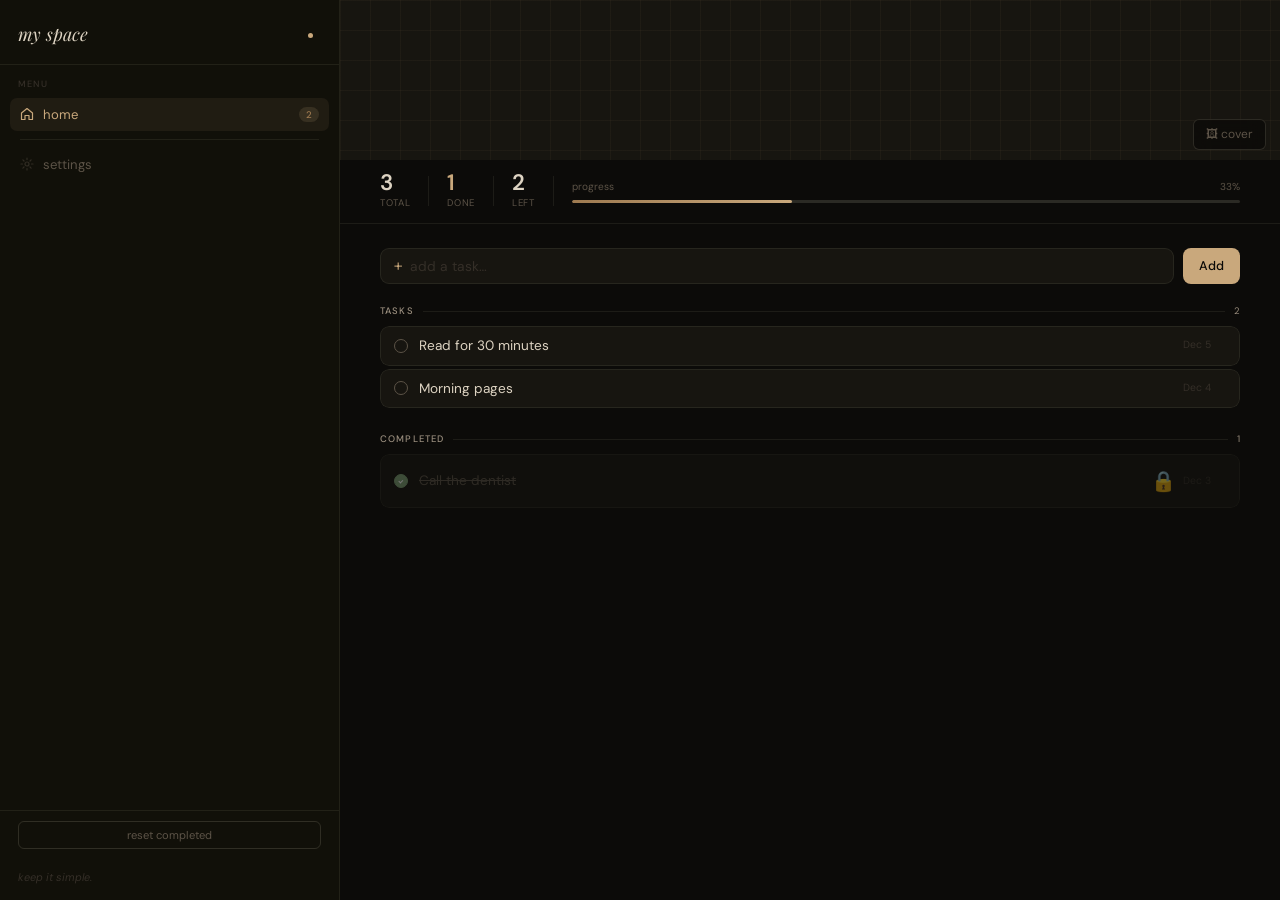
==== commit ded07908: "Add files via upload" ====
--- a/index (1).html
+++ b/index (1).html
@@ -8,1175 +8,33 @@
 <meta name="apple-mobile-web-app-title" content="Kohie">
 <meta name="mobile-web-app-capable" content="yes">
 <meta name="theme-color" content="#0c0b09">
-<link rel="icon" type="image/png" href="[data-uri]">
+<link rel="icon" type="image/svg+xml" href="data:image/svg+xml,%3Csvg xmlns='http://www.w3.org/2000/svg' viewBox='0 0 100 100'%3E%3Crect width='100' height='100' rx='18' fill='%230c0b09'/%3E%3Cpolyline points='18,32 24,38 34,26' stroke='%23c9a87c' stroke-width='5' stroke-linecap='round' stroke-linejoin='round' fill='none'/%3E%3Cline x1='42' y1='32' x2='82' y2='32' stroke='white' stroke-width='5' stroke-linecap='round'/%3E%3Ccircle cx='26' cy='52' r='7' stroke='white' stroke-width='4.5' fill='none'/%3E%3Cline x1='42' y1='52' x2='82' y2='52' stroke='white' stroke-width='5' stroke-linecap='round'/%3E%3Ccircle cx='26' cy='72' r='7' stroke='white' stroke-width='4.5' fill='none'/%3E%3Cline x1='42' y1='72' x2='82' y2='72' stroke='white' stroke-width='5' stroke-linecap='round'/%3E%3C/svg%3E">
 <link rel="apple-touch-icon" href="data:image/svg+xml,%3Csvg xmlns='http://www.w3.org/2000/svg' viewBox='0 0 100 100'%3E%3Crect width='100' height='100' rx='18' fill='%230c0b09'/%3E%3Cpolyline points='18,32 24,38 34,26' stroke='%23c9a87c' stroke-width='5' stroke-linecap='round' stroke-linejoin='round' fill='none'/%3E%3Cline x1='42' y1='32' x2='82' y2='32' stroke='white' stroke-width='5' stroke-linecap='round'/%3E%3Ccircle cx='26' cy='52' r='7' stroke='white' stroke-width='4.5' fill='none'/%3E%3Cline x1='42' y1='52' x2='82' y2='52' stroke='white' stroke-width='5' stroke-linecap='round'/%3E%3Ccircle cx='26' cy='72' r='7' stroke='white' stroke-width='4.5' fill='none'/%3E%3Cline x1='42' y1='72' x2='82' y2='72' stroke='white' stroke-width='5' stroke-linecap='round'/%3E%3C/svg%3E">
 <link rel="manifest" href="data:application/json,{&quot;name&quot;:&quot;Kohie&quot;,&quot;short_name&quot;:&quot;Kohie&quot;,&quot;start_url&quot;:&quot;/&quot;,&quot;display&quot;:&quot;standalone&quot;,&quot;background_color&quot;:&quot;%230c0b09&quot;,&quot;theme_color&quot;:&quot;%230c0b09&quot;,&quot;icons&quot;:[{&quot;src&quot;:&quot;data:image/svg+xml,%3Csvg xmlns='http://www.w3.org/2000/svg' viewBox='0 0 100 100'%3E%3Crect width='100' height='100' rx='18' fill='%230c0b09'/%3E%3Cpolyline points='18,32 24,38 34,26' stroke='%23c9a87c' stroke-width='5' stroke-linecap='round' stroke-linejoin='round' fill='none'/%3E%3Cline x1='42' y1='32' x2='82' y2='32' stroke='white' stroke-width='5' stroke-linecap='round'/%3E%3Ccircle cx='26' cy='52' r='7' stroke='white' stroke-width='4.5' fill='none'/%3E%3Cline x1='42' y1='52' x2='82' y2='52' stroke='white' stroke-width='5' stroke-linecap='round'/%3E%3Ccircle cx='26' cy='72' r='7' stroke='white' stroke-width='4.5' fill='none'/%3E%3Cline x1='42' y1='72' x2='82' y2='72' stroke='white' stroke-width='5' stroke-linecap='round'/%3E%3C/svg%3E&quot;,&quot;sizes&quot;:&quot;any&quot;,&quot;type&quot;:&quot;image/svg+xml&quot;}]}">
 <title>Kohie</title>
 <link href="https://fonts.googleapis.com/css2?family=Playfair+Display:ital,wght@0,400;1,400&family=DM+Sans:wght@300;400;500&family=Lora:ital,wght@0,400;1,400&family=Sora:wght@300;400;500&family=Crimson+Pro:ital,wght@0,400;1,400&display=swap" rel="stylesheet">
-<style>
-
-/* ── CSS VARIABLES ── */
-:root {
-  --bg:      #0c0b09;
-  --panel:   #2a2720;
-  --surf:    #312e26;
-  --surf2:   #38352c;
-  --b:       rgba(255,243,215,0.07);
-  --b2:      rgba(255,243,215,0.13);
-  --bg2:     #06050a;
-  --bg2-rgb: 6,5,10;
-  --ag:      rgba(201,168,124,0.08);
-  --n:       #c9a87c;
-  --n2:      #7d9f74;
-  --t:       #e2d8c8;
-  --p:       #8a7e6e;
-  --rd:      #a86060;
-  --rdim:    rgba(168,96,96,0.10);
-  --ui-font: 'DM Sans', sans-serif;
-}
-
-/* ── RESET ── */
-*, *::before, *::after {
-  box-sizing: border-box;
-  margin: 0;
-  padding: 0;
-}
-
-html, body {
-  height: 100%;
-  overflow: hidden;
-}
-
-body {
-  font-family: var(--ui-font);
-  background: var(--bg);
-  color: var(--t);
-  font-size: 20px;
-  line-height: 1.6;
-}
-
-/* ── GLOW OVERLAY ── */
-.glow-overlay {
-  position: fixed;
-  top: 0;
-  left: 340px;
-  right: 0;
-  bottom: 0;
-  z-index: 0;
-  pointer-events: none;
-  background: linear-gradient(to top, rgba(var(--bg2-rgb), 0.22) 0%, transparent 60%);
-}
-
-@media (max-width: 900px) {
-  .glow-overlay { left: 0; }
-}
-
-/* ── SHELL ── */
-.shell {
-  display: flex;
-  height: 100vh;
-  width: 100vw;
-  position: relative;
-  z-index: 1;
-}
-
-/* ── SIDEBAR ── */
-.sidebar {
-  width: 340px;
-  min-width: 340px;
-  max-width: 340px;
-  height: 100vh;
-  background: var(--panel);
-  border-right: 1px solid var(--b);
-  display: flex;
-  flex-direction: column;
-  overflow: hidden;
-  flex-shrink: 0;
-  font-size: 14px;
-  position: relative;
-}
-
-.sb-logo {
-  padding: 22px 18px 18px;
-  border-bottom: 1px solid var(--b);
-  display: flex;
-  align-items: center;
-  gap: 5px;
-}
-
-.sb-title {
-  font-family: 'Playfair Display', serif;
-  font-size: 1.12rem;
-  font-style: italic;
-  color: var(--t);
-  background: transparent;
-  border: none;
-  outline: none;
-  border-bottom: 1px solid transparent;
-  transition: border-color .18s;
-  width: calc(100% - 18px);
-  cursor: text;
-}
-.sb-title:focus { border-bottom-color: rgba(201,168,124,.32); }
-
-.sb-dot {
-  width: 5px;
-  height: 5px;
-  border-radius: 50%;
-  background: var(--t);
-  flex-shrink: 0;
-  margin-top: 2px;
-}
-
-.sb-nav {
-  padding: 12px 10px;
-  flex: 1;
-  overflow-y: auto;
-}
-.sb-nav::-webkit-scrollbar { display: none; }
-
-.sb-sec {
-  font-size: .57rem;
-  letter-spacing: .13em;
-  text-transform: uppercase;
-  color: var(--t);
-  font-weight: 500;
-  padding: 0 8px 6px;
-}
-
-.nav-btn {
-  display: flex;
-  align-items: center;
-  gap: 9px;
-  padding: 8px 10px;
-  border-radius: 7px;
-  cursor: pointer;
-  transition: background .13s, color .13s;
-  color: var(--t);
-  font-size: .82rem;
-  border: none;
-  background: transparent;
-  width: 100%;
-  text-align: left;
-  font-family: var(--ui-font);
-  margin-bottom: 1px;
-}
-.nav-btn:hover  { background: rgba(255,243,215,.04); color: var(--t); }
-.nav-btn.active { background: var(--ag); color: var(--t); }
-
-.nav-icon {
-  width: 14px;
-  height: 14px;
-  opacity: .42;
-  flex-shrink: 0;
-  display: flex;
-  align-items: center;
-  justify-content: center;
-}
-.nav-btn.active .nav-icon { opacity: 1; }
-
-.nb {
-  margin-left: auto;
-  font-size: .6rem;
-  background: var(--surf2);
-  color: var(--t);
-  border-radius: 99px;
-  padding: 1px 7px;
-  font-weight: 500;
-}
-.nav-btn.active .nb { background: rgba(201,168,124,.14); color: var(--t); }
-
-.sb-sep {
-  height: 1px;
-  background: var(--b);
-  margin: 8px 10px;
-}
-
-.sb-reset {
-  padding: 10px 18px;
-  border-top: 1px solid var(--b);
-  flex-shrink: 0;
-}
-
-.reset-lbl {
-  font-size: .57rem;
-  letter-spacing: .1em;
-  text-transform: uppercase;
-  color: var(--p);
-  margin-bottom: 7px;
-}
-
-.reset-row { display: flex; gap: 6px; }
-
-.reset-btn {
-  flex: 1;
-  padding: 6px 8px;
-  background: transparent;
-  border: 1px solid var(--b2);
-  border-radius: 6px;
-  color: var(--t);
-  font-family: var(--ui-font);
-  font-size: .7rem;
-  cursor: pointer;
-  transition: all .13s;
-  text-align: center;
-}
-.reset-btn:hover { background: var(--t); color: var(--bg); border-color: var(--t); }
-
-.sb-foot {
-  padding: 10px 18px 14px;
-  font-size: .68rem;
-  color: var(--p);
-  font-style: italic;
-}
-
-/* ── MAIN ── */
-.main {
-  flex: 1;
-  height: 100vh;
-  overflow: hidden;
-  display: flex;
-  flex-direction: column;
-  position: relative;
-}
-
-/* ── COVER ── */
-.cover {
-  position: relative;
-  height: 160px;
-  flex-shrink: 0;
-  background: var(--surf);
-  overflow: hidden;
-}
-
-.cover::before {
-  content: '';
-  position: absolute;
-  inset: 0;
-  pointer-events: none;
-  background-image:
-    linear-gradient(rgba(201,168,124,.048) 1px, transparent 1px),
-    linear-gradient(90deg, rgba(201,168,124,.048) 1px, transparent 1px);
-  background-size: 30px 30px;
-}
-
-.cov-img {
-  position: absolute;
-  inset: 0;
-  background-size: cover;
-  background-position: center;
-  opacity: 0;
-  transition: opacity .5s;
-}
-.cov-img.on { opacity: 1; }
-
-.cov-btns {
-  position: absolute;
-  bottom: 10px;
-  right: 14px;
-  display: flex;
-  gap: 6px;
-  z-index: 2;
-}
-
-.cov-btn {
-  background: rgba(10,9,7,.66);
-  border: 1px solid var(--b2);
-  color: var(--t);
-  border-radius: 6px;
-  padding: 5px 12px;
-  font-family: var(--ui-font);
-  font-size: 12px;
-  cursor: pointer;
-  backdrop-filter: blur(8px);
-  transition: all .13s;
-  white-space: nowrap;
-}
-.cov-btn:hover { color: var(--t); border-color: var(--t); }
-
-#cover-file { display: none; }
-
-/* ── SUMMARY BAR ── */
-.sum-bar {
-  flex-shrink: 0;
-  padding: 12px 24px;
-  border-bottom: 1px solid var(--b);
-  display: flex;
-  align-items: center;
-  justify-content: center;
-}
-
-.sum-bar-inner {
-  display: flex;
-  align-items: center;
-  gap: 18px;
-  width: 100%;
-  max-width: 860px;
-}
-
-.s-stat { display: flex; flex-direction: column; gap: 1px; }
-
-.s-num {
-  font-size: 1.4rem;
-  font-weight: 600;
-  color: var(--t);
-  line-height: 1;
-  font-variant-numeric: tabular-nums;
-}
-.s-num.g { color: var(--n); }  /* done — n */
-.s-num.l { color: var(--n2); }  /* left — n2 */
-
-.s-lbl {
-  font-size: .6rem;
-  letter-spacing: .07em;
-  text-transform: uppercase;
-  color: var(--p);
-}
-
-.s-sep {
-  width: 1px;
-  height: 30px;
-  background: var(--b);
-  flex-shrink: 0;
-}
-
-.s-prog { flex: 1; }
-
-.s-prog-lbl {
-  font-size: .63rem;
-  color: var(--t);
-  margin-bottom: 5px;
-  display: flex;
-  justify-content: space-between;
-}
-
-.s-prog-track {
-  height: 3px;
-  background: var(--b2);
-  border-radius: 99px;
-  overflow: hidden;
-}
-
-.s-prog-fill {
-  height: 100%;
-  background: linear-gradient(90deg, var(--p), #ffffff);
-  border-radius: 99px;
-  transition: width .5s cubic-bezier(.4,0,.2,1);
-}
-
-/* ── HOME CONTENT ── */
-.home-content {
-  flex: 1;
-  overflow-y: auto;
-  padding: 24px 24px 40px;
-  display: flex;
-  flex-direction: column;
-  align-items: center;
-}
-.home-content::-webkit-scrollbar { width: 4px; }
-.home-content::-webkit-scrollbar-thumb { background: var(--b2); border-radius: 99px; }
-
-.home-inner {
-  width: 100%;
-  max-width: 860px;
-}
-
-/* ── ADD ROW ── */
-.add-row {
-  display: flex;
-  gap: 9px;
-  margin-bottom: 20px;
-}
-
-.add-wrap {
-  flex: 1;
-  display: flex;
-  align-items: center;
-  gap: 8px;
-  background: var(--surf);
-  border: 1px solid var(--b);
-  border-radius: 9px;
-  padding: 8px 13px;
-  transition: border-color .17s;
-}
-.add-wrap:focus-within { border-color: var(--t); }
-
-.add-plus {
-  color: var(--t);
-  font-size: 1.05rem;
-  font-weight: 300;
-  line-height: 1;
-  flex-shrink: 0;
-}
-
-#task-input {
-  flex: 1;
-  border: none;
-  outline: none;
-  background: transparent;
-  color: var(--t);
-  font-family: var(--ui-font);
-  font-size: .86rem;
-}
-#task-input::placeholder { color: var(--p); }
-
-.add-btn {
-  padding: 8px 16px;
-  background: var(--t);
-  color: #0a0907;
-  border: none;
-  border-radius: 8px;
-  font-family: var(--ui-font);
-  font-size: .79rem;
-  font-weight: 500;
-  cursor: pointer;
-  transition: opacity .13s, transform .1s;
-}
-.add-btn:hover  { opacity: .83; }
-.add-btn:active { transform: scale(.97); }
-
-/* ── LIST HEADER ── */
-.list-hd {
-  display: flex;
-  align-items: center;
-  gap: 9px;
-  margin-bottom: 7px;
-}
-
-.list-hd-lbl {
-  font-size: .59rem;
-  letter-spacing: .12em;
-  text-transform: uppercase;
-  color: var(--t);
-  font-weight: 500;
-}
-
-.list-hd-line {
-  flex: 1;
-  height: 1px;
-  background: var(--b);
-}
-
-.list-hd-ct { font-size: .59rem; color: var(--t); }
-
-.task-list {
-  display: flex;
-  flex-direction: column;
-  gap: 3px;
-  margin-bottom: 24px;
-}
-
-/* ── TASK CARD ── */
-.card-outer {
-  position: relative;
-  border-radius: 9px;
-  overflow: hidden;
-  flex-shrink: 0;
-}
-
-.card-del-bg {
-  position: absolute;
-  inset: 0;
-  background: var(--rdim);
-  border: 1px solid var(--rd);
-  border-radius: 9px;
-  display: flex;
-  align-items: center;
-  justify-content: flex-end;
-  padding-right: 16px;
-  color: var(--rd);
-  font-size: .72rem;
-  font-weight: 500;
-  letter-spacing: .06em;
-  text-transform: uppercase;
-  opacity: 0;
-  transition: opacity .15s;
-  pointer-events: none;
-}
-.card-outer.reveal .card-del-bg { opacity: 1; }
-
-.task-card {
-  position: relative;
-  display: flex;
-  flex-direction: column;
-  gap: 0;
-  padding: 10px 13px;
-  background: var(--surf);
-  border: 1px solid var(--b);
-  border-radius: 9px;
-  cursor: pointer;
-  transition: border-color .13s, background .13s, transform .18s;
-  animation: fadeUp .19s ease;
-  user-select: none;
-}
-.task-card:hover { border-color: var(--b2); background: var(--surf2); }
-
-.task-card.done-card { opacity: .44; }
-.task-card.done-card .tc-text { text-decoration: line-through; color: var(--t); }
-
-@keyframes fadeUp {
-  from { opacity: 0; transform: translateY(5px); }
-  to   { opacity: 1; transform: translateY(0); }
-}
-
-/* card top row */
-.tc-top {
-  display: flex;
-  align-items: center;
-  gap: 11px;
-}
-
-.tc-cb {
-  width: 14px;
-  height: 14px;
-  border-radius: 50%;
-  border: 1.5px solid var(--t);
-  flex-shrink: 0;
-  cursor: pointer;
-  display: flex;
-  align-items: center;
-  justify-content: center;
-  transition: all .14s;
-  background: transparent;
-}
-.tc-cb:hover { border-color: var(--t); box-shadow: 0 0 7px 2px rgba(226,216,200,.3); }
-.tc-cb.checked { background: var(--t); border-color: var(--t); }
-.tc-cb.checked::after {
-  content: '';
-  width: 4px;
-  height: 2.5px;
-  border-left: 1.5px solid var(--bg);
-  border-bottom: 1.5px solid var(--bg);
-  transform: rotate(-45deg) translateY(-.5px);
-  display: block;
-}
-.tc-cb.awaiting { border: 1.5px dashed var(--t); }
-.tc-cb.locked   { border-color: var(--t); cursor: default; }
-.tc-cb.locked:hover { border-color: var(--t); box-shadow: none; }
-.tc-cb.locked.checked { background: var(--t); border-color: var(--t); }
-
-.tc-text { flex: 1; font-size: .85rem; color: var(--t); line-height: 1.3; }
-
-.tc-right {
-  display: flex;
-  align-items: center;
-  gap: 7px;
-  flex-shrink: 0;
-  margin-left: auto;
-}
-
-.tc-date  { font-size: .65rem; color: var(--p); white-space: nowrap; }
-.tc-lock  { font-size: .65rem; color: var(--p); }
-.tc-arr   { font-size: .68rem; color: var(--p); opacity: 0; transition: opacity .12s; }
-.task-card:hover .tc-arr { opacity: 1; }
-
-/* awaiting photo indicator */
-.tc-await {
-  display: none;
-  align-items: center;
-  gap: 7px;
-  padding-top: 7px;
-  margin-left: 25px;
-}
-.tc-await.show { display: flex; }
-
-.tc-await-dot {
-  width: 6px;
-  height: 6px;
-  border-radius: 50%;
-  border: 1.5px dashed var(--t);
-  flex-shrink: 0;
-}
-
-.tc-await-txt { font-size: .72rem; color: var(--p); font-style: italic; }
-
-.empty-note {
-  padding: 20px 0 8px;
-  font-size: .79rem;
-  color: var(--p);
-  font-style: italic;
-  text-align: center;
-}
-
-/* ── SETTINGS MODAL ── */
-.settings-backdrop {
-  position: fixed;
-  inset: 0;
-  z-index: 400;
-  background: rgba(0,0,0,.6);
-  backdrop-filter: blur(4px);
-  opacity: 0;
-  pointer-events: none;
-  transition: opacity .25s;
-}
-.settings-backdrop.open { opacity: 1; pointer-events: all; }
-
-.settings-modal {
-  position: fixed;
-  top: 50%;
-  left: 50%;
-  transform: translate(-50%,-48%) scale(.97);
-  z-index: 401;
-  width: 420px;
-  max-width: 94vw;
-  max-height: 88vh;
-  background: var(--panel);
-  border: 1px solid var(--b2);
-  border-radius: 14px;
-  display: flex;
-  flex-direction: column;
-  overflow: hidden;
-  box-shadow: 0 24px 64px rgba(0,0,0,.7);
-  transition: opacity .25s, transform .25s;
-  opacity: 0;
-  pointer-events: none;
-}
-.settings-modal.open {
-  opacity: 1;
-  pointer-events: all;
-  transform: translate(-50%,-50%) scale(1);
-}
-
-.sm-top {
-  padding: 16px 20px;
-  border-bottom: 1px solid var(--b);
-  display: flex;
-  align-items: center;
-  justify-content: space-between;
-  flex-shrink: 0;
-}
-
-.sm-title { font-family: 'Playfair Display', serif; font-size: 1rem; font-style: italic; color: var(--t); }
-
-.sm-close {
-  width: 26px;
-  height: 26px;
-  border-radius: 50%;
-  background: var(--surf);
-  border: 1px solid var(--b);
-  color: var(--t);
-  cursor: pointer;
-  font-size: .75rem;
-  display: flex;
-  align-items: center;
-  justify-content: center;
-  transition: all .12s;
-}
-.sm-close:hover { background: var(--b); color: var(--t); }
-
-.sm-body {
-  overflow-y: auto;
-  padding: 18px 20px 24px;
-  display: flex;
-  flex-direction: column;
-  gap: 22px;
-}
-.sm-body::-webkit-scrollbar { width: 3px; }
-.sm-body::-webkit-scrollbar-thumb { background: var(--b2); border-radius: 99px; }
-
-.sm-section { display: flex; flex-direction: column; gap: 10px; }
-
-.sm-lbl {
-  font-size: .6rem;
-  letter-spacing: .12em;
-  text-transform: uppercase;
-  color: var(--t);
-  font-weight: 500;
-  padding-bottom: 8px;
-  border-bottom: 1px solid var(--b);
-}
-
-/* font select */
-.font-select {
-  width: 100%;
-  padding: 9px 12px;
-  background: var(--surf);
-  border: 1px solid var(--b);
-  border-radius: 8px;
-  color: var(--t);
-  font-family: var(--ui-font);
-  font-size: .84rem;
-  outline: none;
-  cursor: pointer;
-  appearance: none;
-  background-image: url("data:image/svg+xml,%3Csvg xmlns='http://www.w3.org/2000/svg' width='10' height='6' viewBox='0 0 10 6'%3E%3Cpath d='M1 1l4 4 4-4' stroke='%235c5347' stroke-width='1.5' fill='none' stroke-linecap='round'/%3E%3C/svg%3E");
-  background-repeat: no-repeat;
-  background-position: right 12px center;
-  padding-right: 32px;
-  transition: border-color .13s;
-}
-.font-select:focus { border-color: var(--t); }
-.font-select option { background: var(--panel); }
-
-/* size slider */
-.size-row { display: flex; align-items: center; gap: 12px; }
-
-.size-slider {
-  flex: 1;
-  appearance: none;
-  height: 3px;
-  background: var(--b2);
-  border-radius: 99px;
-  outline: none;
-  cursor: pointer;
-}
-.size-slider::-webkit-slider-thumb {
-  appearance: none;
-  width: 14px;
-  height: 14px;
-  border-radius: 50%;
-  background: var(--t);
-  cursor: pointer;
-}
-
-.size-val { font-size: .75rem; color: var(--t); min-width: 28px; text-align: right; }
-
-/* custom color fields */
-.color-row { display: flex; gap: 8px; flex-wrap: wrap; }
-
-.color-field { display: flex; flex-direction: column; gap: 5px; flex: 1; min-width: 80px; }
-
-.color-field-lbl {
-  font-size: .58rem;
-  letter-spacing: .08em;
-  text-transform: uppercase;
-  color: var(--t);
-}
-
-.color-field-inner {
-  display: flex;
-  align-items: center;
-  gap: 6px;
-  background: var(--surf);
-  border: 1px solid var(--b);
-  border-radius: 7px;
-  padding: 5px 8px;
-  transition: border-color .13s;
-}
-.color-field-inner:focus-within { border-color: var(--t); }
-
-.color-pick {
-  width: 22px;
-  height: 22px;
-  border: none;
-  border-radius: 4px;
-  padding: 0;
-  cursor: pointer;
-  background: transparent;
-  flex-shrink: 0;
-}
-
-.color-hex {
-  flex: 1;
-  border: none;
-  outline: none;
-  background: transparent;
-  color: var(--t);
-  font-family: var(--ui-font);
-  font-size: .78rem;
-  min-width: 0;
-}
-
-/* sort + reset schedule options */
-.opt-row { display: flex; gap: 6px; flex-wrap: wrap; }
-
-.opt-chip {
-  padding: 6px 13px;
-  background: var(--surf);
-  border: 1px solid var(--b);
-  border-radius: 7px;
-  font-size: .76rem;
-  color: var(--t);
-  cursor: pointer;
-  transition: all .13s;
-}
-.opt-chip:hover  { border-color: var(--b2); color: var(--t); }
-.opt-chip.active { background: var(--ag); border-color: var(--t); color: var(--t); }
-
-/* ── TASK DETAIL PANEL ── */
-.task-detail {
-  display: none;
-  flex-direction: column;
-  flex: 1;
-  overflow: hidden;
-}
-.task-detail.open { display: flex; }
-
-.home-content.hidden { display: none; }
-
-.td-topbar {
-  display: flex;
-  align-items: center;
-  gap: 12px;
-  padding: 12px 26px;
-  border-bottom: 1px solid var(--b);
-  flex-shrink: 0;
-}
-
-.td-back {
-  background: transparent;
-  border: none;
-  color: var(--t);
-  font-family: var(--ui-font);
-  font-size: .82rem;
-  cursor: pointer;
-  padding: 4px 0;
-  display: flex;
-  align-items: center;
-  gap: 5px;
-  transition: opacity .13s;
-}
-.td-back:hover { opacity: .7; }
-
-.td-body {
-  flex: 1;
-  overflow-y: auto;
-  padding: 16px 26px 32px;
-  display: flex;
-  flex-direction: column;
-  gap: 12px;
-}
-.td-body::-webkit-scrollbar { width: 4px; }
-.td-body::-webkit-scrollbar-thumb { background: var(--b2); border-radius: 99px; }
-
-.panel-badge {
-  font-size: .6rem;
-  letter-spacing: .08em;
-  text-transform: uppercase;
-  padding: 2px 8px;
-  border-radius: 99px;
-  border: 1px solid;
-  display: inline-block;
-}
-.panel-badge.pending { color: var(--t); border-color: var(--b2); }
-.panel-badge.done    { color: var(--t); background: rgba(226,216,200,.07); border-color: rgba(226,216,200,.2); }
-
-/* editable task name */
-#d-name {
-  width: 100%;
-  font-family: var(--ui-font);
-  font-size: .95rem;
-  color: var(--t);
-  background: transparent;
-  border: none;
-  outline: none;
-  border-bottom: 1px solid transparent;
-  transition: border-color .17s;
-  line-height: 1.4;
-  padding-bottom: 4px;
-  font-weight: 500;
-}
-#d-name:focus    { border-bottom-color: rgba(201,168,124,.28); }
-#d-name:disabled { color: var(--t); cursor: default; }
-
-.dlbl {
-  font-size: .59rem;
-  letter-spacing: .1em;
-  text-transform: uppercase;
-  color: var(--t);
-  margin-bottom: 6px;
-}
-
-/* notes */
-.notes-box {
-  background: var(--surf);
-  border: 1px solid var(--b);
-  border-radius: 9px;
-  overflow: hidden;
-  transition: border-color .17s;
-}
-.notes-box:focus-within { border-color: var(--t); }
-
-.notes-inner-lbl {
-  padding: 8px 13px 0;
-  font-size: .57rem;
-  letter-spacing: .1em;
-  text-transform: uppercase;
-  color: var(--t);
-}
-
-#d-notes {
-  width: 100%;
-  min-height: 90px;
-  background: transparent;
-  border: none;
-  outline: none;
-  padding: 5px 13px 12px;
-  color: var(--t);
-  font-family: var(--ui-font);
-  font-size: .84rem;
-  line-height: 1.7;
-  resize: vertical;
-}
-#d-notes::placeholder { color: var(--p); }
-#d-notes:disabled     { color: var(--t); cursor: default; resize: none; }
-
-/* photos */
-.photo-req {
-  background: rgba(201,168,124,.06);
-  border: 1px solid rgba(201,168,124,.16);
-  border-radius: 8px;
-  padding: 9px 13px;
-  font-size: .76rem;
-  color: var(--t);
-  display: none;
-  align-items: center;
-  gap: 7px;
-}
-.photo-req.show { display: flex; }
-
-.photo-grid {
-  display: grid;
-  grid-template-columns: repeat(4, 1fr);
-  gap: 7px;
-  margin-bottom: 7px;
-}
-
-.photo-thumb {
-  aspect-ratio: 3/4;
-  border-radius: 8px;
-  overflow: hidden;
-  position: relative;
-  border: 1px solid var(--b);
-  background: var(--surf2);
-}
-.photo-thumb img {
-  width: 100%;
-  height: 100%;
-  object-fit: cover;
-  object-position: center top;
-  display: block;
-}
-
-.photo-rm {
-  position: absolute;
-  top: 3px;
-  right: 3px;
-  background: rgba(0,0,0,.6);
-  color: #fff;
-  border: none;
-  border-radius: 50%;
-  width: 17px;
-  height: 17px;
-  font-size: .55rem;
-  cursor: pointer;
-  display: none;
-  align-items: center;
-  justify-content: center;
-}
-.photo-thumb:hover .photo-rm { display: flex; }
-
-.upload-lbl {
-  display: flex;
-  align-items: center;
-  justify-content: center;
-  gap: 7px;
-  border: 1px dashed var(--b2);
-  border-radius: 8px;
-  padding: 14px;
-  cursor: pointer;
-  font-family: var(--ui-font);
-  font-size: .76rem;
-  color: var(--t);
-  transition: all .14s;
-}
-.upload-lbl:hover  { border-color: var(--t); color: var(--t); background: var(--ag); }
-.upload-lbl.hidden { display: none; }
-
-#d-photo-input { display: none; }
-
-/* meta */
-.meta-grid { display: grid; grid-template-columns: 1fr 1fr; gap: 8px; }
-
-.meta-card {
-  background: var(--surf);
-  border: 1px solid var(--b);
-  border-radius: 8px;
-  padding: 9px 12px;
-}
-
-.meta-lbl { font-size: .59rem; letter-spacing: .08em; text-transform: uppercase; color: var(--p); margin-bottom: 2px; }
-.meta-val     { font-size: .82rem; color: var(--t); }
-.meta-val.g   { color: var(--t); }
-
-/* panel footer */
-.panel-foot { display: flex; align-items: center; gap: 10px; flex-wrap: wrap; }
-
-.confirm-btn {
-  padding: 9px 20px;
-  background: transparent;
-  color: var(--t);
-  border: 1px solid var(--t);
-  border-radius: 8px;
-  font-family: var(--ui-font);
-  font-size: .8rem;
-  font-weight: 500;
-  cursor: pointer;
-  transition: background .15s, color .15s, transform .1s;
-}
-.confirm-btn:not(:disabled) {
-  background: var(--t);
-  color: var(--bg);
-}
-.confirm-btn:not(:disabled):active { transform: scale(.97); }
-.confirm-btn:disabled {
-  opacity: .22;
-  cursor: not-allowed;
-  pointer-events: none;
-}
-
-.del-btn {
-  padding: 8px 14px;
-  background: transparent;
-  border: 1px solid var(--b);
-  color: var(--t);
-  border-radius: 8px;
-  font-family: var(--ui-font);
-  font-size: .77rem;
-  cursor: pointer;
-  transition: all .13s;
-}
-.del-btn:hover { background: var(--t); color: var(--bg); border-color: var(--t); }
-
-.asv {
-  font-size: .67rem;
-  color: var(--p);
-  font-style: italic;
-  opacity: 0;
-  transition: opacity .3s;
-  margin-left: auto;
-}
-.asv.show { opacity: 1; }
-
-/* ── MOBILE TOPBAR ── */
-.mob-topbar {
-  display: none;
-  align-items: center;
-  padding: 11px 16px;
-  padding-top: calc(11px + env(safe-area-inset-top));
-  background: var(--panel);
-  border-bottom: 1px solid var(--b);
-  flex-shrink: 0;
-  z-index: 201;
-  position: sticky;
-  top: 0;
-}
-
-.mob-title {
-  font-family: 'Playfair Display', serif;
-  font-size: 1rem;
-  font-style: italic;
-  color: var(--t);
-  position: absolute;
-  left: 50%;
-  transform: translateX(-50%);
-  pointer-events: none;
-}
-
-.mob-hamburger {
-  background: transparent;
-  border: none;
-  cursor: pointer;
-  padding: 4px;
-  display: flex;
-  flex-direction: column;
-  gap: 4px;
-}
-.mob-hamburger span {
-  display: block;
-  width: 20px;
-  height: 1.5px;
-  background: var(--p);
-  border-radius: 99px;
-  transition: all .2s;
-}
-
-/* ── SIDEBAR OVERLAY (mobile) ── */
-.sb-overlay {
-  display: none;
-  position: fixed;
-  inset: 0;
-  background: transparent;
-  z-index: 199;
-  opacity: 1;
-  transition: opacity .22s;
-}
-.sb-overlay.open { opacity: 1; }
-
-/* ── MOBILE RESPONSIVE ── */
-@media (max-width: 900px) {
-  html, body { overflow: auto; }
-
-  .mob-topbar { display: flex; }
-
-  .shell { flex-direction: column; height: auto; min-height: 100vh; }
-
-  /* sidebar hidden by default, slides in as drawer */
-  .sidebar {
-    position: fixed;
-    top: 0;
-    left: 0;
-    height: 100%;
-    width: 280px;
-    min-width: 280px;
-    transform: translateX(-100%);
-    transition: transform .25s cubic-bezier(.4,0,.2,1);
-    z-index: 200;
-    display: flex;
-    padding-top: env(safe-area-inset-top);
-    padding-bottom: env(safe-area-inset-bottom);
-  }
-  .sidebar.mob-open { transform: translateX(0); }
-
-  .sb-overlay       { display: block; pointer-events: none; }
-  .sb-overlay.open  { pointer-events: all; }
-
-  /* main takes full width since sidebar is out of flow */
-  .main  { height: auto; flex: 1; width: 100%; }
-  .cover { height: 110px; }
-
-  .sum-bar       { padding: 10px 16px; }
-  .sum-bar-inner { flex-wrap: wrap; gap: 12px; }
-  .s-prog        { min-width: 100%; order: 1; }
-
-  .home-content { padding: 14px 16px calc(80px + env(safe-area-inset-bottom)); }
-
-  .td-topbar { padding: 10px 16px; }
-  .td-body   { padding: 14px 16px calc(80px + env(safe-area-inset-bottom)); }
-
-  .photo-grid { grid-template-columns: repeat(3, 1fr); }
-
-  .sb-foot {
-    padding-bottom: calc(14px + env(safe-area-inset-bottom));
-  }
-
-  .settings-modal { width: 96vw; max-width: 96vw; max-height: 92vh; }
-}
-
-</style>
+<link rel="stylesheet" href="style.css">
 </head>
 <body>
 
-<div class="glow-overlay" id="glow-overlay"></div>
-
-<!-- MOBILE TOPBAR -->
+<!-- mobile topbar (hidden on desktop) -->
 <div class="mob-topbar" id="mob-topbar">
-  <button class="mob-hamburger" id="mob-hamburger" aria-label="Menu">
+  <button class="mob-hamburger" id="mob-hamburger" aria-label="Open menu">
     <span></span><span></span><span></span>
   </button>
-  <span class="mob-title" id="mob-title-lbl">my space</span>
+  <span class="mob-title" id="mob-title">my space</span>
 </div>
 
-<!-- SIDEBAR OVERLAY -->
+<!-- sidebar overlay (mobile) -->
 <div class="sb-overlay" id="sb-overlay"></div>
 
 <div class="shell">
 
   <!-- SIDEBAR -->
-  <aside class="sidebar">
+  <aside class="sidebar" id="sidebar">
     <div class="sb-logo">
       <input class="sb-title" id="sb-title" type="text" value="my space" maxlength="40" spellcheck="false"/>
-      <span class="sb-dot"></span>
+      <span class="sb-dot" id="sb-dot"></span>
     </div>
     <nav class="sb-nav">
       <div class="sb-sec">menu</div>
@@ -1189,7 +47,7 @@
         home <span class="nb" id="nb-home"></span>
       </button>
       <div class="sb-sep"></div>
-      <button class="nav-btn" id="open-settings">
+      <button class="nav-btn" id="btn-settings">
         <span class="nav-icon">
           <svg width="14" height="14" viewBox="0 0 14 14" fill="none">
             <circle cx="7" cy="7" r="2" stroke="currentColor" stroke-width="1.2" fill="none"/>
@@ -1200,7 +58,7 @@
       </button>
     </nav>
     <div class="sb-reset">
-      <button class="reset-btn" id="rst-all" style="width:100%">reset completed</button>
+      <button class="reset-btn" id="btn-reset">reset completed</button>
     </div>
     <div class="sb-foot">keep it simple.</div>
   </aside>
@@ -1208,17 +66,17 @@
   <!-- MAIN -->
   <main class="main">
 
-    <!-- Cover image -->
+    <!-- cover -->
     <div class="cover">
       <div class="cov-img" id="cov-img"></div>
       <div class="cov-btns">
         <label class="cov-btn" for="cover-file">🖼 cover</label>
-        <button class="cov-btn" id="rm-cover" style="display:none">✕ remove</button>
+        <button class="cov-btn" id="btn-rm-cover" style="display:none">✕ remove</button>
         <input type="file" id="cover-file" accept="image/*"/>
       </div>
     </div>
 
-    <!-- Summary bar -->
+    <!-- summary bar -->
     <div class="sum-bar">
       <div class="sum-bar-inner">
         <div class="s-stat">
@@ -1227,36 +85,31 @@
         </div>
         <div class="s-sep"></div>
         <div class="s-stat">
-          <div class="s-num g" id="s-done">0</div>
+          <div class="s-num ac" id="s-done">0</div>
           <div class="s-lbl">done</div>
         </div>
         <div class="s-sep"></div>
         <div class="s-stat">
-          <div class="s-num l" id="s-left">0</div>
+          <div class="s-num" id="s-left">0</div>
           <div class="s-lbl">left</div>
         </div>
         <div class="s-sep"></div>
         <div class="s-prog">
-          <div class="s-prog-lbl">
-            <span>progress</span>
-            <span id="s-pct">0%</span>
-          </div>
-          <div class="s-prog-track">
-            <div class="s-prog-fill" id="s-prog" style="width:0%"></div>
-          </div>
-        </div>
-      </div>
-    </div>
-
-    <!-- Home page -->
-    <div class="home-content" id="home-page">
+          <div class="s-prog-lbl"><span>progress</span><span id="s-pct">0%</span></div>
+          <div class="s-prog-track"><div class="s-prog-fill" id="s-prog" style="width:0%"></div></div>
+        </div>
+      </div>
+    </div>
+
+    <!-- home page -->
+    <div class="home-page" id="home-page">
       <div class="home-inner">
         <div class="add-row">
           <div class="add-wrap">
             <span class="add-plus">+</span>
-            <input type="text" id="task-input" placeholder="add a task…" autocomplete="off"/>
+            <input type="text" id="task-input" placeholder="add a task…" autocomplete="off" autocapitalize="sentences"/>
           </div>
-          <button class="add-btn" id="add-btn">Add</button>
+          <button class="add-btn" id="btn-add">Add</button>
         </div>
         <div class="list-hd">
           <span class="list-hd-lbl">tasks</span>
@@ -1273,29 +126,20 @@
       </div>
     </div>
 
-    <!-- Task detail panel -->
+    <!-- task detail -->
     <div class="task-detail" id="panel">
       <div class="td-topbar">
-        <button class="td-back" id="td-back">← back</button>
-        <span class="panel-badge" id="p-badge"></span>
+        <button class="td-back" id="btn-back">← back</button>
+        <span class="panel-badge pending" id="p-badge">pending</span>
       </div>
       <div class="td-body">
         <input type="text" id="d-name" spellcheck="false" placeholder="task name"/>
         <div class="meta-grid">
-          <div class="meta-card">
-            <div class="meta-lbl">started</div>
-            <div class="meta-val" id="m-start">—</div>
-          </div>
-          <div class="meta-card">
-            <div class="meta-lbl">completed</div>
-            <div class="meta-val g" id="m-end">—</div>
-          </div>
+          <div class="meta-card"><div class="meta-lbl">started</div><div class="meta-val" id="m-start">—</div></div>
+          <div class="meta-card"><div class="meta-lbl">completed</div><div class="meta-val gr" id="m-end">—</div></div>
         </div>
         <div>
-          <div class="dlbl">
-            proof photos
-            <span style="text-transform:none;letter-spacing:0;color:var(--t);font-style:italic">(required to complete)</span>
-          </div>
+          <div class="dlbl">proof photos <span style="text-transform:none;letter-spacing:0;color:var(--t4);font-style:italic">(required to complete)</span></div>
           <div class="photo-req" id="photo-req">📷 add at least one photo to confirm complete</div>
           <div class="photo-grid" id="photo-grid"></div>
           <label class="upload-lbl" id="upload-lbl" for="d-photo-input">
@@ -1303,15 +147,13 @@
             <input type="file" id="d-photo-input" accept="image/*" capture="environment" multiple/>
           </label>
         </div>
-        <div>
-          <div class="notes-box">
-            <div class="notes-inner-lbl">notes</div>
-            <textarea id="d-notes" placeholder="write anything about this task…"></textarea>
-          </div>
+        <div class="notes-box">
+          <div class="notes-inner-lbl">notes</div>
+          <textarea id="d-notes" placeholder="write anything about this task…"></textarea>
         </div>
         <div class="panel-foot">
-          <button class="confirm-btn" id="confirm-btn" disabled>✓ confirm complete</button>
-          <button class="del-btn" id="d-del" style="display:none">delete task</button>
+          <button class="confirm-btn" id="btn-confirm" disabled>✓ confirm complete</button>
+          <button class="del-btn" id="btn-del" style="display:none">delete task</button>
           <span class="asv" id="asv">saved</span>
         </div>
       </div>
@@ -1320,65 +162,67 @@
   </main>
 </div>
 
-<!-- SETTINGS MODAL -->
+<!-- settings modal -->
 <div class="settings-backdrop" id="sm-backdrop"></div>
 <div class="settings-modal" id="settings-modal">
   <div class="sm-top">
     <span class="sm-title">settings</span>
-    <button class="sm-close" id="sm-close">✕</button>
+    <button class="sm-close" id="btn-sm-close">✕</button>
   </div>
   <div class="sm-body">
-
-    <!-- Custom colors -->
-    <div class="sm-section">
-      <div class="sm-lbl">custom colors</div>
-      <div class="color-row">
-        <div class="color-field">
-          <div class="color-field-lbl">bg</div>
-          <div class="color-field-inner">
-            <input type="color" class="color-pick" id="cp-bg"/>
-            <input type="text" class="color-hex" id="ch-bg" maxlength="7" placeholder="#0c0b09" spellcheck="false"/>
-          </div>
-        </div>
-        <div class="color-field">
-          <div class="color-field-lbl">glow</div>
-          <div class="color-field-inner">
-            <input type="color" class="color-pick" id="cp-bg2"/>
-            <input type="text" class="color-hex" id="ch-bg2" maxlength="7" placeholder="#06050a" spellcheck="false"/>
-          </div>
-        </div>
-        <div class="color-field">
-          <div class="color-field-lbl">T</div>
-          <div class="color-field-inner">
-            <input type="color" class="color-pick" id="cp-t1"/>
-            <input type="text" class="color-hex" id="ch-t1" maxlength="7" placeholder="#ddd3c2" spellcheck="false"/>
-          </div>
-        </div>
-        <div class="color-field">
-          <div class="color-field-lbl">n</div>
-          <div class="color-field-inner">
-            <input type="color" class="color-pick" id="cp-ac"/>
-            <input type="text" class="color-hex" id="ch-ac" maxlength="7" placeholder="#c9a87c" spellcheck="false"/>
-          </div>
-        </div>
-        <div class="color-field">
-          <div class="color-field-lbl">n2</div>
-          <div class="color-field-inner">
-            <input type="color" class="color-pick" id="cp-gr"/>
-            <input type="text" class="color-hex" id="ch-gr" maxlength="7" placeholder="#7d9f74" spellcheck="false"/>
-          </div>
-        </div>
-        <div class="color-field">
-          <div class="color-field-lbl">p</div>
-          <div class="color-field-inner">
-            <input type="color" class="color-pick" id="cp-t2"/>
-            <input type="text" class="color-hex" id="ch-t2" maxlength="7" placeholder="#9a8e7e" spellcheck="false"/>
-          </div>
-        </div>
-      </div>
-    </div>
-
-    <!-- Font -->
+    <div class="sm-section">
+      <div class="sm-lbl">theme</div>
+      <div class="color-swatches" id="swatches">
+        <div class="swatch" title="Warm Dark"
+          data-bg="#0c0b09" data-panel="#111009" data-surf="#171510" data-surf2="#1e1c16"
+          data-b="rgba(255,243,215,0.07)" data-b2="rgba(255,243,215,0.13)"
+          data-ac="#c9a87c" data-ac2="#9e7a50" data-ag="rgba(201,168,124,0.08)"
+          data-gr="#7d9f74" data-gd="rgba(125,159,116,0.13)"
+          data-t="#ddd3c2" data-t2="#9a8e7e" data-t3="#5c5347" data-t4="#352f28"
+          data-rd="#a86060" data-rdim="rgba(168,96,96,0.10)"
+          style="background:linear-gradient(135deg,#c9a87c 50%,#0c0b09 50%)"></div>
+        <div class="swatch" title="Cool Slate"
+          data-bg="#0a0c10" data-panel="#0f1218" data-surf="#151820" data-surf2="#1c2028"
+          data-b="rgba(180,210,255,0.07)" data-b2="rgba(180,210,255,0.13)"
+          data-ac="#7faec8" data-ac2="#4f7fa0" data-ag="rgba(127,174,200,0.08)"
+          data-gr="#6a9e8a" data-gd="rgba(106,158,138,0.13)"
+          data-t="#c8d8e8" data-t2="#7e96a8" data-t3="#445566" data-t4="#263040"
+          data-rd="#a07080" data-rdim="rgba(160,112,128,0.10)"
+          style="background:linear-gradient(135deg,#7faec8 50%,#0a0c10 50%)"></div>
+        <div class="swatch" title="Dusk Purple"
+          data-bg="#0d0b12" data-panel="#120f18" data-surf="#19151f" data-surf2="#211c28"
+          data-b="rgba(220,200,255,0.07)" data-b2="rgba(220,200,255,0.13)"
+          data-ac="#b48fd8" data-ac2="#8a62b0" data-ag="rgba(180,143,216,0.08)"
+          data-gr="#7d9f74" data-gd="rgba(125,159,116,0.13)"
+          data-t="#ddd0f0" data-t2="#9080a8" data-t3="#574868" data-t4="#322840"
+          data-rd="#c07878" data-rdim="rgba(192,120,120,0.10)"
+          style="background:linear-gradient(135deg,#b48fd8 50%,#0d0b12 50%)"></div>
+        <div class="swatch" title="Forest"
+          data-bg="#090c09" data-panel="#0e110e" data-surf="#141814" data-surf2="#1a1f1a"
+          data-b="rgba(200,240,200,0.07)" data-b2="rgba(200,240,200,0.12)"
+          data-ac="#82b87a" data-ac2="#558050" data-ag="rgba(130,184,122,0.08)"
+          data-gr="#82b87a" data-gd="rgba(130,184,122,0.13)"
+          data-t="#ccd8c8" data-t2="#809078" data-t3="#4a5c48" data-t4="#2a3428"
+          data-rd="#a87070" data-rdim="rgba(168,112,112,0.10)"
+          style="background:linear-gradient(135deg,#82b87a 50%,#090c09 50%)"></div>
+        <div class="swatch" title="Rose Noir"
+          data-bg="#0f0a0b" data-panel="#150f10" data-surf="#1c1416" data-surf2="#241a1c"
+          data-b="rgba(255,200,210,0.07)" data-b2="rgba(255,200,210,0.13)"
+          data-ac="#d48a95" data-ac2="#a86070" data-ag="rgba(212,138,149,0.08)"
+          data-gr="#7d9f74" data-gd="rgba(125,159,116,0.13)"
+          data-t="#ead0d4" data-t2="#a08088" data-t3="#5c4448" data-t4="#382830"
+          data-rd="#d48a95" data-rdim="rgba(212,138,149,0.12)"
+          style="background:linear-gradient(135deg,#d48a95 50%,#0f0a0b 50%)"></div>
+        <div class="swatch" title="Midnight Amber"
+          data-bg="#080808" data-panel="#0e0d0b" data-surf="#141210" data-surf2="#1c1916"
+          data-b="rgba(255,200,100,0.06)" data-b2="rgba(255,200,100,0.12)"
+          data-ac="#d4a040" data-ac2="#a87820" data-ag="rgba(212,160,64,0.08)"
+          data-gr="#708860" data-gd="rgba(112,136,96,0.13)"
+          data-t="#e8dcc8" data-t2="#9a8868" data-t3="#585040" data-t4="#303028"
+          data-rd="#b06050" data-rdim="rgba(176,96,80,0.10)"
+          style="background:linear-gradient(135deg,#d4a040 50%,#080808 50%)"></div>
+      </div>
+    </div>
     <div class="sm-section">
       <div class="sm-lbl">font</div>
       <select id="font-select" class="font-select">
@@ -1388,886 +232,46 @@
         <option value="Crimson Pro">Crimson Pro — elegant</option>
       </select>
     </div>
-
-    <!-- Font size -->
     <div class="sm-section">
       <div class="sm-lbl">font size</div>
       <div class="size-row">
-        <span style="font-size:.7rem;color:var(--t)">A</span>
-        <input type="range" class="size-slider" id="size-slider" min="20" max="32" step="1" value="20"/>
-        <span style="font-size:1rem;color:var(--t)">A</span>
-
-        <span class="size-val" id="size-val">20px</span>
-      </div>
-    </div>
-
-    <!-- Auto-reset -->
+        <span style="font-size:.7rem;color:var(--t3)">A</span>
+        <input type="range" class="size-slider" id="size-slider" min="16" max="24" step="1" value="16"/>
+        <span style="font-size:1.1rem;color:var(--t3)">A</span>
+        <span class="size-val" id="size-val">16px</span>
+      </div>
+    </div>
     <div class="sm-section">
       <div class="sm-lbl">auto-reset completed</div>
       <div class="opt-row" id="autoreset-opts">
-        <div class="opt-chip" data-reset="off">off</div>
+        <div class="opt-chip active" data-reset="off">off</div>
         <div class="opt-chip" data-reset="daily">daily</div>
         <div class="opt-chip" data-reset="weekly">weekly</div>
       </div>
     </div>
-
+    <div class="sm-section">
+      <div class="sm-lbl">sync across devices</div>
+      <input class="sync-field" id="sync-key" type="text" placeholder="JSONBin Master Key" autocomplete="off" autocorrect="off" autocapitalize="off" spellcheck="false" style="margin-bottom:6px;"/>
+      <div class="sync-row" style="margin-bottom:6px;">
+        <input class="sync-field" id="sync-bin" type="text" placeholder="Bin ID" autocomplete="off" autocorrect="off" autocapitalize="off" spellcheck="false"/>
+        <button class="sync-btn" id="btn-sync-new">new bin</button>
+      </div>
+      <div class="sync-row" style="margin-bottom:8px;">
+        <button class="sync-btn ac" id="btn-sync-push">↑ push</button>
+        <button class="sync-btn" id="btn-sync-pull">↓ pull</button>
+        <button class="sync-btn" id="btn-sync-copy">copy ID</button>
+        <button class="sync-btn" id="btn-sync-export">export</button>
+        <button class="sync-btn" id="btn-sync-import">import</button>
+        <input type="file" id="sync-file-input" accept=".json,application/json" style="display:none"/>
+      </div>
+      <div class="sync-row" style="gap:8px;">
+        <div class="sync-dot" id="sync-dot"></div>
+        <span class="sync-msg" id="sync-msg">no sync configured</span>
+      </div>
+    </div>
   </div>
 </div>
 
-<script>
-(function () {
-
-  // ─────────────────────────────────────────────
-  // STORAGE KEYS & STATE
-  // ─────────────────────────────────────────────
-
-  var DATA_KEY = 'myspace_v12';
-  var CFG_KEY  = 'myspace_v20_cfg';
-
-  var state = JSON.parse(localStorage.getItem(DATA_KEY) || 'null') || {
-    title: 'my space',
-    cover: null,
-    tasks: []
-  };
-
-  var cfg = JSON.parse(localStorage.getItem(CFG_KEY) || 'null') || {
-    sort:      'newest',
-    font:      'DM Sans',
-    size:      20,
-    autoreset: 'off',
-    theme:     {},
-    custom:    {}
-  };
-
-  // Seed default tasks if none exist
-  if (!state.tasks || !state.tasks.length) {
-    state.tasks = [
-      { id: 1, text: 'Morning pages',       done: false, locked: false, awaiting: false, notes: '',                    photos: [], created: Date.now() - 172800000, completed: null },
-      { id: 2, text: 'Read for 30 minutes', done: false, locked: false, awaiting: false, notes: '',                    photos: [], created: Date.now() - 86400000,  completed: null },
-      { id: 3, text: 'Call the dentist',    done: true,  locked: true,  awaiting: false, notes: 'Booked for Thursday', photos: [], created: Date.now() - 259200000, completed: Date.now() - 3600000 },
-    ];
-  }
-
-  // Active panel task ID and autosave timer
-  var activePanelId = null;
-  var saveTimer     = null;
-
-  // ─────────────────────────────────────────────
-  // HELPERS
-  // ─────────────────────────────────────────────
-
-  function saveData() {
-    try { localStorage.setItem(DATA_KEY, JSON.stringify(state)); } catch (e) {}
-  }
-
-  function saveCfg() {
-    localStorage.setItem(CFG_KEY, JSON.stringify(cfg));
-  }
-
-  function getTask(id) {
-    return state.tasks.find(function (t) { return t.id === id; });
-  }
-
-  function nextId() {
-    return state.tasks.length
-      ? Math.max.apply(null, state.tasks.map(function (t) { return t.id; })) + 1
-      : 1;
-  }
-
-  function formatDate(ts) {
-    return ts
-      ? new Date(ts).toLocaleDateString('en-US', { month: 'short', day: 'numeric', year: 'numeric' })
-      : '—';
-  }
-
-  function formatShortDate(ts) {
-    return ts
-      ? new Date(ts).toLocaleDateString('en-US', { month: 'short', day: 'numeric' })
-      : '—';
-  }
-
-  function el(id) { return document.getElementById(id); }
-
-  function setText(id, value) {
-    var node = el(id);
-    if (node) node.textContent = value;
-  }
-
-  function flashSave() {
-    clearTimeout(saveTimer);
-    var indicator = el('asv');
-    indicator.classList.add('show');
-    saveTimer = setTimeout(function () { indicator.classList.remove('show'); }, 1300);
-  }
-
-  // ─────────────────────────────────────────────
-  // SIDEBAR TITLE
-  // ─────────────────────────────────────────────
-
-  var titleInput = el('sb-title');
-  titleInput.value = state.title;
-  document.title   = state.title;
-
-  titleInput.addEventListener('input', function () {
-    state.title    = this.value || 'my space';
-    document.title = state.title;
-    var mobLabel   = el('mob-title-lbl');
-    if (mobLabel) mobLabel.textContent = state.title;
-    saveData();
-  });
-
-  // ─────────────────────────────────────────────
-  // COVER IMAGE
-  // ─────────────────────────────────────────────
-
-  var coverEl    = el('cov-img');
-  var removeCover = el('rm-cover');
-
-  function setCover(src) {
-    if (src) {
-      coverEl.style.backgroundImage = 'url(' + src + ')';
-      coverEl.classList.add('on');
-      removeCover.style.display = '';
-    } else {
-      coverEl.style.backgroundImage = '';
-      coverEl.classList.remove('on');
-      removeCover.style.display = 'none';
-    }
-  }
-
-  setCover(state.cover);
-
-  el('cover-file').addEventListener('change', function (e) {
-    var file = e.target.files[0];
-    if (!file) return;
-    compressImage(file, 1400, 320, 0.78, function (dataUrl) {
-      state.cover = dataUrl;
-      saveData();
-      setCover(dataUrl);
-    });
-    e.target.value = '';
-  });
-
-  removeCover.addEventListener('click', function () {
-    state.cover = null;
-    saveData();
-    setCover(null);
-  });
-
-  // ─────────────────────────────────────────────
-  // RENDER
-  // ─────────────────────────────────────────────
-
-  function render() {
-    var all = state.tasks.slice();
-
-    // Sort tasks
-    if (cfg.sort === 'oldest') {
-      all.sort(function (a, b) { return a.created - b.created; });
-    } else if (cfg.sort === 'alpha') {
-      all.sort(function (a, b) { return a.text.localeCompare(b.text); });
-    } else {
-      all.sort(function (a, b) { return b.created - a.created; }); // newest first
-    }
-
-    var pending   = all.filter(function (t) { return !t.done; });
-    var completed = all.filter(function (t) { return t.done; });
-
-    renderList('pending-list', pending,   false);
-    renderList('done-list',    completed, true);
-
-    // Update summary stats
-    var total   = state.tasks.length;
-    var numDone = completed.length;
-    var numLeft = pending.length;
-    var pct     = total ? Math.round(numDone / total * 100) : 0;
-
-    setText('s-total',    total);
-    setText('s-done',     numDone);
-    setText('s-left',     numLeft);
-    setText('s-pct',      pct + '%');
-    setText('ct-pending', pending.length);
-    setText('ct-done',    completed.length);
-    setText('nb-home',    numLeft || '');
-
-    var progressBar = el('s-prog');
-    if (progressBar) progressBar.style.width = pct + '%';
-  }
-
-  function renderList(containerId, tasks, isDone) {
-    var container = el(containerId);
-    container.innerHTML = '';
-
-    if (!tasks.length) {
-      var emptyMsg = document.createElement('div');
-      emptyMsg.className   = 'empty-note';
-      emptyMsg.textContent = isDone ? 'nothing completed yet' : 'all clear — add something above';
-      container.appendChild(emptyMsg);
-      return;
-    }
-
-    tasks.forEach(function (task) {
-      container.appendChild(makeCard(task, isDone));
-    });
-  }
-
-  // ─────────────────────────────────────────────
-  // TASK CARD
-  // ─────────────────────────────────────────────
-
-  function makeCard(task, isDone) {
-    // Outer wrapper (holds swipe-delete background)
-    var outer = document.createElement('div');
-    outer.className = 'card-outer';
-
-    var deleteBg = document.createElement('div');
-    deleteBg.className   = 'card-del-bg';
-    deleteBg.textContent = 'delete';
-    outer.appendChild(deleteBg);
-
-    // Card
-    var card = document.createElement('div');
-    card.className = 'task-card' + (isDone ? ' done-card' : '');
-
-    // Top row
-    var topRow = document.createElement('div');
-    topRow.className = 'tc-top';
-
-    // Checkbox circle
-    var checkbox = document.createElement('div');
-    var checkClass = 'tc-cb' + (
-      isDone         ? ' checked'  :
-      task.awaiting  ? ' awaiting' :
-      task.locked    ? ' locked'   : ''
-    );
-    checkbox.className = checkClass;
-
-    checkbox.addEventListener('click', function (e) {
-      e.stopPropagation();
-      if (task.locked) return;
-
-      if (isDone) {
-        // Un-complete: reset task back to pending
-        task.done      = false;
-        task.locked    = false;
-        task.awaiting  = false;
-        task.completed = null;
-        task.photos    = [];
-        saveData();
-        render();
-      } else {
-        // Toggle awaiting-photo state
-        task.awaiting = !task.awaiting;
-        saveData();
-        render();
-        if (task.awaiting) openPanel(task.id);
-      }
-    });
-    topRow.appendChild(checkbox);
-
-    // Task text
-    var textEl = document.createElement('div');
-    textEl.className   = 'tc-text';
-    textEl.textContent = task.text;
-    topRow.appendChild(textEl);
-
-    // Right side (lock icon, date, arrow)
-    var rightEl = document.createElement('div');
-    rightEl.className = 'tc-right';
-
-    if (isDone) {
-      var lockIcon = document.createElement('span');
-      lockIcon.className   = 'tc-lock';
-      lockIcon.textContent = '🔒';
-      rightEl.appendChild(lockIcon);
-    }
-
-    if (task.created) {
-      var dateEl = document.createElement('span');
-      dateEl.className   = 'tc-date';
-      dateEl.textContent = formatShortDate(task.created);
-      rightEl.appendChild(dateEl);
-    }
-
-    var arrowEl = document.createElement('span');
-    arrowEl.className   = 'tc-arr';
-    arrowEl.textContent = '→';
-    rightEl.appendChild(arrowEl);
-
-    topRow.appendChild(rightEl);
-    card.appendChild(topRow);
-
-    // Awaiting-photo indicator (shown below top row)
-    var awaitRow = document.createElement('div');
-    awaitRow.className = 'tc-await' + (task.awaiting && !isDone ? ' show' : '');
-
-    var awaitDot = document.createElement('div');
-    awaitDot.className = 'tc-await-dot';
-
-    var awaitTxt = document.createElement('span');
-    awaitTxt.className   = 'tc-await-txt';
-    awaitTxt.textContent = 'awaiting photo — open task to upload';
-
-    awaitRow.appendChild(awaitDot);
-    awaitRow.appendChild(awaitTxt);
-    card.appendChild(awaitRow);
-
-    // Wire up swipe-to-delete and click-to-open
-    attachSwipe(outer, card, task.id, task.locked);
-    card.addEventListener('click', function () { openPanel(task.id); });
-
-    outer.appendChild(card);
-    return outer;
-  }
-
-  // ─────────────────────────────────────────────
-  // SWIPE TO DELETE
-  // ─────────────────────────────────────────────
-
-  function attachSwipe(outer, card, taskId, locked) {
-    if (locked) return;
-
-    var startX   = 0;
-    var currentX = 0;
-    var active   = false;
-    var dragged  = false;
-    var THRESH   = 80;
-    var MIN_DRAG = 6;
-
-    function onStart(x) {
-      startX = x;
-      currentX = x;
-      active = true;
-      dragged = false;
-      card.classList.add('swiping');
-    }
-
-    function onMove(x) {
-      if (!active) return;
-      currentX = x;
-      var dx = Math.min(0, currentX - startX);
-      if (Math.abs(dx) > MIN_DRAG) dragged = true;
-      card.style.transform = 'translateX(' + dx + 'px)';
-      outer.classList.toggle('reveal', dx < -(THRESH / 2));
-    }
-
-    function onEnd() {
-      if (!active) return;
-      active = false;
-      card.classList.remove('swiping');
-      var dx = currentX - startX;
-      if (dx < -THRESH) {
-        card.style.transform  = 'translateX(-100%)';
-        card.style.transition = 'transform .22s ease';
-        setTimeout(function () { deleteTask(taskId); }, 200);
-      } else {
-        card.style.transform = '';
-        outer.classList.remove('reveal');
-      }
-    }
-
-    // Suppress click if the user actually dragged
-    card.addEventListener('click', function (e) {
-      if (dragged) { e.stopImmediatePropagation(); dragged = false; }
-    }, true);
-
-    card.addEventListener('mousedown', function (e) { if (e.button === 0) onStart(e.clientX); });
-    document.addEventListener('mousemove', function (e) { if (active) onMove(e.clientX); });
-    document.addEventListener('mouseup', onEnd);
-
-    card.addEventListener('touchstart', function (e) { onStart(e.touches[0].clientX); }, { passive: true });
-    card.addEventListener('touchmove',  function (e) { onMove(e.touches[0].clientX);  }, { passive: true });
-    card.addEventListener('touchend', onEnd);
-  }
-
-  // ─────────────────────────────────────────────
-  // TASK CRUD
-  // ─────────────────────────────────────────────
-
-  function deleteTask(id) {
-    state.tasks = state.tasks.filter(function (t) { return t.id !== id; });
-    saveData();
-    render();
-  }
-
-  function addTask() {
-    var input = el('task-input');
-    var text  = input.value.trim();
-    if (!text) { input.focus(); return; }
-
-    state.tasks.unshift({
-      id:        nextId(),
-      text:      text,
-      done:      false,
-      locked:    false,
-      awaiting:  false,
-      notes:     '',
-      photos:    [],
-      created:   Date.now(),
-      completed: null
-    });
-
-    saveData();
-    render();
-    input.value = '';
-  }
-
-  // ─────────────────────────────────────────────
-  // TASK DETAIL PANEL
-  // ─────────────────────────────────────────────
-
-  function openPanel(id) {
-    activePanelId = id;
-    var task = getTask(id);
-    if (!task) return;
-
-    var locked    = task.locked;
-    var noPhotos  = (task.photos || []).length === 0;
-
-    // Badge
-    var badge = el('p-badge');
-    badge.textContent = task.done ? 'completed' : task.awaiting ? 'awaiting photo' : 'pending';
-    badge.className   = 'panel-badge ' + (task.done ? 'done' : 'pending');
-
-    // Task name field
-    el('d-name').value    = task.text;
-    el('d-name').disabled = locked;
-
-    // Notes field
-    el('d-notes').value    = task.notes || '';
-    el('d-notes').disabled = locked;
-
-    // Photo requirement notice
-    el('photo-req').classList.toggle('show', !locked && noPhotos);
-    el('upload-lbl').classList.toggle('hidden', locked);
-
-    // Confirm button
-    var confirmBtn = el('confirm-btn');
-    confirmBtn.style.display = locked ? 'none' : '';
-    confirmBtn.disabled      = noPhotos;
-
-    // Delete button (hidden for locked/completed tasks)
-    el('d-del').style.display = locked ? 'none' : '';
-
-    // Metadata dates
-    el('m-start').textContent = formatDate(task.created);
-    el('m-end').textContent   = formatDate(task.completed);
-
-    renderPhotos(task, locked);
-
-    // Switch view
-    el('home-page').classList.add('hidden');
-    el('panel').classList.add('open');
-  }
-
-  function closePanel() {
-    el('home-page').classList.remove('hidden');
-    el('panel').classList.remove('open');
-    activePanelId = null;
-  }
-
-  function renderPhotos(task, locked) {
-    var grid = el('photo-grid');
-    grid.innerHTML = '';
-
-    (task.photos || []).forEach(function (src, i) {
-      var thumb = document.createElement('div');
-      thumb.className = 'photo-thumb';
-
-      var img = document.createElement('img');
-      img.src = src;
-      thumb.appendChild(img);
-
-      if (!locked) {
-        var removeBtn = document.createElement('button');
-        removeBtn.className   = 'photo-rm';
-        removeBtn.textContent = '✕';
-        removeBtn.addEventListener('click', function () {
-          var t = getTask(activePanelId);
-          if (!t) return;
-          t.photos.splice(i, 1);
-          saveData();
-          renderPhotos(t, false);
-          var none = t.photos.length === 0;
-          el('confirm-btn').disabled = none;
-          el('photo-req').classList.toggle('show', none);
-        });
-        thumb.appendChild(removeBtn);
-      }
-
-      grid.appendChild(thumb);
-    });
-  }
-
-  // ─────────────────────────────────────────────
-  // PANEL EVENT LISTENERS
-  // ─────────────────────────────────────────────
-
-  el('td-back').addEventListener('click', closePanel);
-
-  // Block file picker if task is locked
-  el('d-photo-input').addEventListener('click', function (e) {
-    var task = getTask(activePanelId);
-    if (!task || task.locked) e.preventDefault();
-  });
-
-  // Handle photo upload
-  el('d-photo-input').addEventListener('change', function (e) {
-    var task = getTask(activePanelId);
-    if (!task || task.locked) return;
-
-    compressAll(Array.from(e.target.files), 1200, 1200, 0.60, function (dataUrls) {
-      task.photos = (task.photos || []).concat(dataUrls);
-      saveData();
-      renderPhotos(task, false);
-      var none = task.photos.length === 0;
-      el('confirm-btn').disabled = none;
-      el('photo-req').classList.toggle('show', none);
-    });
-    e.target.value = '';
-  });
-
-  // Confirm complete
-  el('confirm-btn').addEventListener('click', function () {
-    var task = getTask(activePanelId);
-    if (!task || !(task.photos || []).length) return;
-    task.done      = true;
-    task.locked    = true;
-    task.awaiting  = false;
-    task.completed = Date.now();
-    saveData();
-    render();
-    openPanel(activePanelId);
-  });
-
-  // Edit task name (live)
-
-  el('d-name').addEventListener('input', function () {
-    var task = getTask(activePanelId);
-    if (!task || task.locked) return;
-    task.text = this.value || task.text;
-    saveData();
-    render();
-    flashSave();
-  });
-
-  // Edit notes (live)
-  el('d-notes').addEventListener('input', function () {
-    var task = getTask(activePanelId);
-    if (!task || task.locked) return;
-    task.notes = this.value;
-    saveData();
-    flashSave();
-  });
-
-  // Delete task from panel
-  el('d-del').addEventListener('click', function () {
-    var task = getTask(activePanelId);
-    if (!task || task.locked) return;
-    deleteTask(activePanelId);
-    closePanel();
-  });
-
-  // ─────────────────────────────────────────────
-  // RESET
-  // ─────────────────────────────────────────────
-
-  function resetCompleted(cutoff) {
-    state.tasks = state.tasks.filter(function (t) {
-      return !(t.done && (!cutoff || t.completed >= cutoff));
-    });
-    saveData();
-    render();
-  }
-
-  el('rst-all').addEventListener('click',  function () { resetCompleted(null); });
-  el('nav-home').addEventListener('click', closePanel);
-  el('add-btn').addEventListener('click',  addTask);
-  el('task-input').addEventListener('keydown', function (e) {
-    if (e.key === 'Enter') addTask();
-  });
-
-  // ─────────────────────────────────────────────
-  // IMAGE COMPRESSION
-  // ─────────────────────────────────────────────
-
-  function compressImage(file, maxW, maxH, quality, callback) {
-    var reader = new FileReader();
-    reader.onload = function (ev) {
-      var img = new Image();
-      img.onload = function () {
-        var scale  = Math.min(1, maxW / img.width, maxH / img.height);
-        var width  = Math.round(img.width  * scale);
-        var height = Math.round(img.height * scale);
-        var canvas = document.createElement('canvas');
-        canvas.width  = width;
-        canvas.height = height;
-        canvas.getContext('2d').drawImage(img, 0, 0, width, height);
-        callback(canvas.toDataURL('image/jpeg', quality));
-      };
-      img.src = ev.target.result;
-    };
-    reader.readAsDataURL(file);
-  }
-
-  function compressAll(files, maxW, maxH, quality, callback) {
-    Promise.all(files.map(function (file) {
-      return new Promise(function (resolve) {
-        compressImage(file, maxW, maxH, quality, resolve);
-      });
-    })).then(callback);
-  }
-
-  // ─────────────────────────────────────────────
-  // SETTINGS
-  // ─────────────────────────────────────────────
-
-  function applyConfig() {
-    var root   = document.documentElement;
-    var theme  = cfg.theme  || {};
-    var custom = cfg.custom || {};
-
-    // Apply theme swatch values
-    var cssProps = ['bg','panel','surf','surf2','b','b2','n','ag','n2','t','p','rd','rdim'];
-    cssProps.forEach(function (prop) {
-      if (theme[prop]) root.style.setProperty('--' + prop, theme[prop]);
-    });
-
-    // Custom overrides always win over swatches
-    if (custom.bg) {
-      root.style.setProperty('--bg',    custom.bg);
-      root.style.setProperty('--panel', custom.bg);
-      if (!custom.bg2) {
-        var derivedBg2 = shiftHex(custom.bg, -18);
-        root.style.setProperty('--bg2',     derivedBg2);
-        root.style.setProperty('--bg2-rgb', hexToRgb(derivedBg2));
-      }
-    }
-    if (custom.bg2) {
-      root.style.setProperty('--bg2',     custom.bg2);
-      root.style.setProperty('--bg2-rgb', hexToRgb(custom.bg2));
-    } else if (!custom.bg) {
-      // No custom bg or glow — use the :root default
-      root.style.setProperty('--bg2-rgb', '6,5,10');
-    }
-    if (custom.t1) { root.style.setProperty('--t',  custom.t1); }
-    if (custom.p) { root.style.setProperty('--p', custom.p); }
-    if (custom.n) { root.style.setProperty('--n', custom.n); }
-    if (custom.n2) {
-      root.style.setProperty('--n2', custom.n2);
-    }
-
-    // Green stays independent — never overridden by accent color
-    var green = theme.n2 || '#7d9f74';
-    root.style.setProperty('--n2', green);
-
-    root.style.setProperty('--ui-font', "'" + cfg.font + "', sans-serif");
-    root.style.fontSize = cfg.size + 'px';
-
-    // Sync the accent dot in the sidebar to t
-    var tVal = (custom.t1) || (theme.t || '#e2d8c8');
-    document.querySelector('.sb-dot').style.background = tVal;
-  }
-
-  function hexToRgb(hex) {
-    var r = parseInt(hex.slice(1, 3), 16);
-    var g = parseInt(hex.slice(3, 5), 16);
-    var b = parseInt(hex.slice(5, 7), 16);
-    return r + ',' + g + ',' + b;
-  }
-
-  function shiftHex(hex, amount) {
-    var r = Math.min(255, Math.max(0, parseInt(hex.slice(1, 3), 16) + amount));
-    var g = Math.min(255, Math.max(0, parseInt(hex.slice(3, 5), 16) + amount));
-    var b = Math.min(255, Math.max(0, parseInt(hex.slice(5, 7), 16) + amount));
-    return '#' + [r, g, b].map(function (v) { return v.toString(16).padStart(2, '0'); }).join('');
-  }
-
-  function openSettings() {
-    el('font-select').value  = cfg.font;
-    el('size-slider').value  = cfg.size;
-    el('size-val').textContent = cfg.size + 'px';
-
-    document.querySelectorAll('#autoreset-opts .opt-chip').forEach(function (chip) {
-      chip.classList.toggle('active', chip.dataset.reset === cfg.autoreset);
-    });
-
-    // Sync color pickers to current values
-    var theme  = cfg.theme  || {};
-    var custom = cfg.custom || {};
-    var bg  = custom.bg  || theme.bg  || '#0c0b09';
-    var bg2 = custom.bg2 || theme.bg2 || shiftHex(bg, -18);
-    var t1  = custom.t1  || theme.t   || '#ddd3c2';
-    var t2  = custom.p   || theme.p   || '#9a8e7e';
-    var ac  = custom.n   || theme.n   || '#c9a87c';
-    var gr  = custom.n2  || theme.n2  || '#7d9f74';
-
-    el('cp-bg').value  = bg;  el('ch-bg').value  = bg;
-    el('cp-bg2').value = bg2; el('ch-bg2').value = bg2;
-    el('cp-t1').value  = t1;  el('ch-t1').value  = t1;
-    el('cp-t2').value  = t2;  el('ch-t2').value  = t2;
-    el('cp-ac').value  = ac;  el('ch-ac').value  = ac;
-    el('cp-gr').value  = gr;  el('ch-gr').value  = gr;
-
-    el('sm-backdrop').classList.add('open');
-    el('settings-modal').classList.add('open');
-  }
-
-  function closeSettings() {
-    el('sm-backdrop').classList.remove('open');
-    el('settings-modal').classList.remove('open');
-  }
-
-  function applyCustomColor(key, val) {
-    if (!/^#[0-9a-fA-F]{6}$/.test(val)) return;
-    cfg.theme  = cfg.theme  || {};
-    cfg.custom = cfg.custom || {};
-
-    if (key === 'bg') {
-      cfg.custom.bg   = val;
-      cfg.theme.bg    = val;
-      cfg.theme.panel = val;
-      cfg.theme.surf  = shiftHex(val, 12);
-      cfg.theme.surf2 = shiftHex(val, 20);
-      // Only auto-derive bg2 if user hasn't set a custom glow
-      if (!cfg.custom.bg2) {
-        cfg.theme.bg2 = shiftHex(val, -18);
-        root.style.setProperty('--bg2-rgb', hexToRgb(shiftHex(val, -18)));
-      }
-    }
-    if (key === 'bg2') {
-      cfg.custom.bg2 = val;
-      cfg.theme.bg2  = val;
-      document.documentElement.style.setProperty('--bg2-rgb', hexToRgb(val));
-    }
-    if (key === 't1') {
-      cfg.custom.t1 = val;
-      cfg.theme.t   = val;
-    }
-    if (key === 'p') {
-      cfg.custom.p = val;
-      cfg.theme.p  = val;
-    }
-    if (key === 'n') {
-      cfg.custom.n = val;
-      cfg.theme.n  = val;
-    }
-    if (key === 'n2') {
-      cfg.custom.n2 = val;
-      cfg.theme.n2  = val;
-    }
-
-    saveCfg();
-    applyConfig();
-  }
-
-  // Settings modal controls
-  el('open-settings').addEventListener('click', openSettings);
-  el('sm-close').addEventListener('click',      closeSettings);
-  el('sm-backdrop').addEventListener('click',   closeSettings);
-
-  // Font select
-  el('font-select').addEventListener('change', function () {
-    cfg.font = this.value;
-    saveCfg();
-    applyConfig();
-  });
-
-  // Size slider
-  el('size-slider').addEventListener('input', function () {
-    cfg.size = parseInt(this.value);
-    el('size-val').textContent = cfg.size + 'px';
-    saveCfg();
-    applyConfig();
-  });
-
-  // Color picker pairs (native picker + hex text input stay in sync)
-  [
-    ['bg',  'cp-bg',  'ch-bg'],
-    ['bg2', 'cp-bg2', 'ch-bg2'],
-    ['t1',  'cp-t1',  'ch-t1'],
-    ['p',   'cp-t2',  'ch-t2'],
-    ['n',   'cp-ac',  'ch-ac'],
-    ['n2',  'cp-gr',  'ch-gr']
-  ].forEach(function (row) {
-    var key    = row[0];
-    var pickId = row[1];
-    var hexId  = row[2];
-
-    el(pickId).addEventListener('input', function () {
-      el(hexId).value = this.value;
-      applyCustomColor(key, this.value);
-    });
-
-    el(hexId).addEventListener('input', function () {
-      if (/^#[0-9a-fA-F]{6}$/.test(this.value)) {
-        el(pickId).value = this.value;
-        applyCustomColor(key, this.value);
-      }
-    });
-  });
-
-  // Auto-reset chips
-  document.querySelectorAll('#autoreset-opts .opt-chip').forEach(function (chip) {
-    chip.addEventListener('click', function () {
-      cfg.autoreset = chip.dataset.reset;
-      saveCfg();
-      document.querySelectorAll('#autoreset-opts .opt-chip').forEach(function (c) {
-        c.classList.remove('active');
-      });
-      chip.classList.add('active');
-    });
-  });
-
-  function checkAutoReset() {
-    if (cfg.autoreset === 'off') return;
-    var now      = Date.now();
-    var last     = cfg.lastReset || 0;
-    var interval = cfg.autoreset === 'daily' ? 86400000 : 604800000;
-    if (now - last >= interval) {
-      resetCompleted(null);
-      cfg.lastReset = now;
-      saveCfg();
-    }
-  }
-
-  // ─────────────────────────────────────────────
-  // MOBILE SIDEBAR
-  // ─────────────────────────────────────────────
-
-  var hamburger  = el('mob-hamburger');
-  var sbOverlay  = el('sb-overlay');
-  var sidebarEl  = document.querySelector('.sidebar');
-
-  function openSidebar()  { sidebarEl.classList.add('mob-open');    sbOverlay.classList.add('open'); }
-  function closeSidebar() { sidebarEl.classList.remove('mob-open'); sbOverlay.classList.remove('open'); }
-
-  hamburger.addEventListener('click', function () {
-    sidebarEl.classList.contains('mob-open') ? closeSidebar() : openSidebar();
-  });
-  sbOverlay.addEventListener('click', closeSidebar);
-
-  // Close sidebar on nav/reset tap (mobile only)
-  document.querySelectorAll('.nav-btn, .reset-btn').forEach(function (btn) {
-    btn.addEventListener('click', function () {
-      if (window.innerWidth <= 900) closeSidebar();
-    });
-  });
-
-  // Keep mobile topbar title in sync
-  el('sb-title').addEventListener('input', function () {
-    el('mob-title-lbl').textContent = this.value || 'my space';
-  });
-  el('mob-title-lbl').textContent = state.title || 'my space';
-
-  // ─────────────────────────────────────────────
-  // BOOT
-  // ─────────────────────────────────────────────
-
-  applyConfig();
-  checkAutoReset();
-
-})();
-</script>
+<script src="app.js"></script>
 </body>
 </html>
--- a/style.css
+++ b/style.css
@@ -0,0 +1,367 @@
+/* ── TOKENS ── */
+:root {
+  --bg:#0c0b09; --panel:#111009; --surf:#171510; --surf2:#1e1c16;
+  --b:rgba(255,243,215,0.07); --b2:rgba(255,243,215,0.13);
+  --ac:#c9a87c; --ac2:#9e7a50; --ag:rgba(201,168,124,0.08);
+  --gr:#7d9f74; --gd:rgba(125,159,116,0.13);
+  --t:#ddd3c2; --t2:#9a8e7e; --t3:#5c5347; --t4:#352f28;
+  --rd:#a86060; --rdim:rgba(168,96,96,0.10);
+  --ui-font:'DM Sans',sans-serif;
+}
+
+/* ── RESET ── */
+*,*::before,*::after{box-sizing:border-box;margin:0;padding:0;}
+html,body{height:100%;overflow:hidden;}
+body{font-family:var(--ui-font);background:var(--bg);color:var(--t);font-size:20px;line-height:1.6;}
+
+/* ── LAYOUT ── */
+.shell{display:flex;height:100vh;width:100vw;}
+
+/* ── SIDEBAR ── */
+.sidebar{
+  width:340px;min-width:340px;max-width:340px;height:100vh;
+  background:var(--panel);border-right:1px solid var(--b);
+  display:flex;flex-direction:column;overflow:hidden;flex-shrink:0;font-size:14px;
+}
+.sb-logo{padding:22px 18px 18px;border-bottom:1px solid var(--b);display:flex;align-items:center;gap:5px;}
+.sb-title{
+  font-family:'Playfair Display',serif;font-size:1.12rem;font-style:italic;
+  color:var(--t);background:transparent;border:none;outline:none;
+  border-bottom:1px solid transparent;transition:border-color .18s;
+  width:calc(100% - 18px);cursor:text;
+}
+.sb-title:focus{border-bottom-color:rgba(201,168,124,.32);}
+.sb-dot{width:5px;height:5px;border-radius:50%;background:var(--ac);flex-shrink:0;margin-top:2px;}
+.sb-nav{padding:12px 10px;flex:1;overflow-y:auto;}
+.sb-nav::-webkit-scrollbar{display:none;}
+.sb-sec{font-size:.57rem;letter-spacing:.13em;text-transform:uppercase;color:var(--t4);font-weight:500;padding:0 8px 6px;}
+.nav-btn{
+  display:flex;align-items:center;gap:9px;padding:8px 10px;border-radius:7px;
+  cursor:pointer;transition:background .13s,color .13s;color:var(--t3);font-size:.82rem;
+  border:none;background:transparent;width:100%;text-align:left;font-family:var(--ui-font);margin-bottom:1px;
+}
+.nav-btn:hover{background:rgba(255,243,215,.04);color:var(--t2);}
+.nav-btn.active{background:var(--ag);color:var(--ac);}
+.nav-icon{width:14px;height:14px;opacity:.42;flex-shrink:0;display:flex;align-items:center;justify-content:center;}
+.nav-btn.active .nav-icon{opacity:1;}
+.nb{margin-left:auto;font-size:.6rem;background:var(--surf2);color:var(--t3);border-radius:99px;padding:1px 7px;font-weight:500;}
+.nav-btn.active .nb{background:rgba(201,168,124,.14);color:var(--ac2);}
+.sb-sep{height:1px;background:var(--b);margin:8px 10px;}
+.sb-reset{padding:10px 18px;border-top:1px solid var(--b);flex-shrink:0;}
+.reset-btn{
+  width:100%;padding:6px 8px;background:transparent;border:1px solid var(--b2);
+  border-radius:6px;color:var(--t3);font-family:var(--ui-font);font-size:.7rem;
+  cursor:pointer;transition:all .13s;text-align:center;
+}
+.reset-btn:hover{color:var(--t);border-color:var(--rd);background:var(--rdim);}
+.sb-foot{padding:10px 18px 14px;font-size:.68rem;color:var(--t4);font-style:italic;}
+
+/* ── MAIN ── */
+.main{flex:1;height:100vh;overflow:hidden;display:flex;flex-direction:column;}
+
+/* ── COVER ── */
+.cover{position:relative;height:160px;flex-shrink:0;background:var(--surf);overflow:hidden;}
+.cover::before{
+  content:'';position:absolute;inset:0;pointer-events:none;
+  background-image:linear-gradient(rgba(201,168,124,.048) 1px,transparent 1px),
+    linear-gradient(90deg,rgba(201,168,124,.048) 1px,transparent 1px);
+  background-size:30px 30px;
+}
+.cov-img{position:absolute;inset:0;background-size:cover;background-position:center;opacity:0;transition:opacity .5s;}
+.cov-img.on{opacity:1;}
+.cov-btns{position:absolute;bottom:10px;right:14px;display:flex;gap:6px;z-index:2;}
+.cov-btn{
+  background:rgba(10,9,7,.66);border:1px solid var(--b2);color:var(--t3);
+  border-radius:6px;padding:5px 12px;font-family:var(--ui-font);font-size:12px;
+  cursor:pointer;backdrop-filter:blur(8px);transition:all .13s;white-space:nowrap;
+}
+.cov-btn:hover{color:var(--t);border-color:var(--ac2);}
+#cover-file{display:none;}
+
+/* ── SUMMARY BAR ── */
+.sum-bar{flex-shrink:0;padding:12px 24px;border-bottom:1px solid var(--b);display:flex;align-items:center;justify-content:center;}
+.sum-bar-inner{display:flex;align-items:center;gap:18px;width:100%;max-width:860px;}
+.s-stat{display:flex;flex-direction:column;gap:1px;}
+.s-num{font-size:1.4rem;font-weight:600;color:var(--t);line-height:1;font-variant-numeric:tabular-nums;}
+.s-num.ac{color:var(--ac);}
+.s-lbl{font-size:.6rem;letter-spacing:.07em;text-transform:uppercase;color:var(--t3);}
+.s-sep{width:1px;height:30px;background:var(--b);flex-shrink:0;}
+.s-prog{flex:1;}
+.s-prog-lbl{font-size:.63rem;color:var(--t3);margin-bottom:5px;display:flex;justify-content:space-between;}
+.s-prog-track{height:3px;background:var(--b2);border-radius:99px;overflow:hidden;}
+.s-prog-fill{height:100%;background:linear-gradient(90deg,var(--ac2),var(--ac));border-radius:99px;transition:width .5s cubic-bezier(.4,0,.2,1);}
+
+/* ── HOME PAGE ── */
+.home-page{flex:1;overflow-y:auto;padding:24px 24px 40px;display:flex;flex-direction:column;align-items:center;}
+.home-page::-webkit-scrollbar{width:4px;}
+.home-page::-webkit-scrollbar-thumb{background:var(--b2);border-radius:99px;}
+.home-page.hidden{display:none;}
+.home-inner{width:100%;max-width:860px;}
+
+/* add row */
+.add-row{display:flex;gap:9px;margin-bottom:20px;}
+.add-wrap{flex:1;display:flex;align-items:center;gap:8px;background:var(--surf);border:1px solid var(--b);border-radius:9px;padding:8px 13px;transition:border-color .17s;}
+.add-wrap:focus-within{border-color:var(--ac2);}
+.add-plus{color:var(--ac);font-size:1.05rem;font-weight:300;line-height:1;flex-shrink:0;}
+#task-input{flex:1;border:none;outline:none;background:transparent;color:var(--t);font-family:var(--ui-font);font-size:.86rem;}
+#task-input::placeholder{color:var(--t4);}
+.add-btn{
+  padding:8px 16px;background:var(--ac);color:#0a0907;border:none;border-radius:8px;
+  font-family:var(--ui-font);font-size:.79rem;font-weight:500;cursor:pointer;
+  transition:opacity .13s,transform .1s;
+}
+.add-btn:hover{opacity:.83;} .add-btn:active{transform:scale(.97);}
+
+/* list header */
+.list-hd{display:flex;align-items:center;gap:9px;margin-bottom:7px;}
+.list-hd-lbl{font-size:.59rem;letter-spacing:.12em;text-transform:uppercase;color:var(--t2);font-weight:500;}
+.list-hd-line{flex:1;height:1px;background:var(--b);}
+.list-hd-ct{font-size:.59rem;color:var(--t2);}
+.task-list{display:flex;flex-direction:column;gap:3px;margin-bottom:24px;}
+
+/* task card */
+.card-outer{position:relative;border-radius:9px;overflow:hidden;flex-shrink:0;}
+.card-del-bg{
+  position:absolute;inset:0;background:var(--rdim);border:1px solid var(--rd);border-radius:9px;
+  display:flex;align-items:center;justify-content:flex-end;padding-right:16px;
+  color:var(--rd);font-size:.72rem;font-weight:500;letter-spacing:.06em;text-transform:uppercase;
+  opacity:0;transition:opacity .15s;pointer-events:none;
+}
+.card-outer.reveal .card-del-bg{opacity:1;}
+.task-card{
+  position:relative;display:flex;flex-direction:column;gap:0;
+  padding:10px 13px;background:var(--surf);border:1px solid var(--b);border-radius:9px;
+  cursor:pointer;transition:border-color .13s,background .13s;
+  animation:fadeUp .19s ease;user-select:none;
+}
+.task-card:hover{border-color:var(--b2);background:var(--surf2);}
+.task-card.done-card{opacity:.44;}
+.task-card.done-card .tc-text{text-decoration:line-through;color:var(--t3);}
+@keyframes fadeUp{from{opacity:0;transform:translateY(5px);}to{opacity:1;transform:translateY(0);}}
+.tc-top{display:flex;align-items:center;gap:11px;}
+.tc-cb{
+  width:14px;height:14px;border-radius:50%;border:1.5px solid var(--t3);
+  flex-shrink:0;cursor:pointer;display:flex;align-items:center;justify-content:center;
+  transition:border-color .14s,background .14s;background:transparent;
+}
+.tc-cb:hover{border-color:var(--ac);box-shadow:0 0 0 3px rgba(201,168,124,0.12);}
+.tc-cb.checked{background:var(--gr);border-color:var(--gr);}
+.tc-cb.checked::after{
+  content:'';width:4px;height:2.5px;
+  border-left:1.5px solid #fff;border-bottom:1.5px solid #fff;
+  transform:rotate(-45deg) translateY(-.5px);display:block;
+}
+.tc-cb.awaiting{border:1.5px dashed var(--ac2);}
+.tc-cb.locked{border-color:var(--t4);cursor:default;}
+.tc-cb.locked:hover{border-color:var(--t4);box-shadow:none;}
+.tc-cb.locked.checked{background:var(--gr);border-color:var(--gr);}
+.tc-text{flex:1;font-size:.85rem;color:var(--t);line-height:1.3;}
+.tc-right{display:flex;align-items:center;gap:7px;flex-shrink:0;margin-left:auto;}
+.tc-date{font-size:.65rem;color:var(--t4);white-space:nowrap;}
+.tc-arr{font-size:.68rem;color:var(--t4);opacity:0;transition:opacity .12s;}
+.task-card:hover .tc-arr{opacity:1;}
+.tc-await{display:none;align-items:center;gap:7px;padding-top:7px;margin-left:25px;}
+.tc-await.show{display:flex;}
+.tc-await-dot{width:6px;height:6px;border-radius:50%;border:1.5px dashed var(--ac2);flex-shrink:0;}
+.tc-await-txt{font-size:.72rem;color:var(--ac2);font-style:italic;}
+.empty-note{padding:20px 0 8px;font-size:.79rem;color:var(--t4);font-style:italic;text-align:center;}
+
+/* ── TASK DETAIL ── */
+.task-detail{display:none;flex-direction:column;flex:1;overflow:hidden;}
+.task-detail.open{display:flex;}
+.td-topbar{display:flex;align-items:center;gap:12px;padding:12px 26px;border-bottom:1px solid var(--b);flex-shrink:0;}
+.td-back{
+  background:transparent;border:none;color:var(--ac);font-family:var(--ui-font);
+  font-size:.82rem;cursor:pointer;padding:4px 0;display:flex;align-items:center;gap:5px;transition:opacity .13s;
+}
+.td-back:hover{opacity:.7;}
+.td-body{flex:1;overflow-y:auto;padding:16px 26px 32px;display:flex;flex-direction:column;gap:12px;}
+.td-body::-webkit-scrollbar{width:4px;}
+.td-body::-webkit-scrollbar-thumb{background:var(--b2);border-radius:99px;}
+.panel-badge{font-size:.6rem;letter-spacing:.08em;text-transform:uppercase;padding:2px 8px;border-radius:99px;border:1px solid;display:inline-block;}
+.panel-badge.pending{color:var(--t3);border-color:var(--b2);}
+.panel-badge.done{color:var(--gr);background:var(--gd);border-color:rgba(125,159,116,.27);}
+#d-name{
+  width:100%;font-family:var(--ui-font);font-size:.95rem;color:var(--t);
+  background:transparent;border:none;outline:none;border-bottom:1px solid transparent;
+  transition:border-color .17s;line-height:1.4;padding-bottom:4px;font-weight:500;
+}
+#d-name:focus{border-bottom-color:rgba(201,168,124,.28);}
+#d-name:disabled{color:var(--t2);cursor:default;}
+.dlbl{font-size:.59rem;letter-spacing:.1em;text-transform:uppercase;color:var(--t3);margin-bottom:6px;}
+.notes-box{background:var(--surf);border:1px solid var(--b);border-radius:9px;overflow:hidden;transition:border-color .17s;}
+.notes-box:focus-within{border-color:var(--ac2);}
+.notes-inner-lbl{padding:8px 13px 0;font-size:.57rem;letter-spacing:.1em;text-transform:uppercase;color:var(--t4);}
+#d-notes{
+  width:100%;min-height:90px;background:transparent;border:none;outline:none;
+  padding:5px 13px 12px;color:var(--t);font-family:var(--ui-font);font-size:.84rem;line-height:1.7;resize:vertical;
+}
+#d-notes::placeholder{color:var(--t4);}
+#d-notes:disabled{color:var(--t3);cursor:default;resize:none;}
+.photo-req{background:rgba(201,168,124,.06);border:1px solid rgba(201,168,124,.16);border-radius:8px;padding:9px 13px;font-size:.76rem;color:var(--ac);display:none;align-items:center;gap:7px;}
+.photo-req.show{display:flex;}
+.photo-grid{display:grid;grid-template-columns:repeat(4,1fr);gap:7px;margin-bottom:7px;}
+.photo-thumb{aspect-ratio:3/4;border-radius:8px;overflow:hidden;position:relative;border:1px solid var(--b);background:var(--surf2);}
+.photo-thumb img{width:100%;height:100%;object-fit:cover;object-position:center top;display:block;}
+.photo-rm{
+  position:absolute;top:3px;right:3px;background:rgba(0,0,0,.6);color:#fff;
+  border:none;border-radius:50%;width:17px;height:17px;font-size:.55rem;
+  cursor:pointer;display:none;align-items:center;justify-content:center;
+}
+.photo-thumb:hover .photo-rm{display:flex;}
+.upload-lbl{
+  display:flex;align-items:center;justify-content:center;gap:7px;
+  border:1px dashed var(--b2);border-radius:8px;padding:14px;cursor:pointer;
+  font-family:var(--ui-font);font-size:.76rem;color:var(--t3);transition:all .14s;
+}
+.upload-lbl:hover{border-color:var(--ac2);color:var(--ac);background:var(--ag);}
+.upload-lbl.hidden{display:none;}
+#d-photo-input{display:none;}
+.meta-grid{display:grid;grid-template-columns:1fr 1fr;gap:8px;}
+.meta-card{background:var(--surf);border:1px solid var(--b);border-radius:8px;padding:9px 12px;}
+.meta-lbl{font-size:.59rem;letter-spacing:.08em;text-transform:uppercase;color:var(--t3);margin-bottom:2px;}
+.meta-val{font-size:.82rem;color:var(--t2);}
+.meta-val.gr{color:var(--gr);}
+.panel-foot{display:flex;align-items:center;gap:10px;flex-wrap:wrap;}
+.confirm-btn{
+  padding:9px 20px;background:var(--gr);color:#fff;border:none;border-radius:8px;
+  font-family:var(--ui-font);font-size:.8rem;font-weight:500;cursor:pointer;transition:opacity .13s,transform .1s;
+}
+.confirm-btn:hover{opacity:.83;} .confirm-btn:active{transform:scale(.97);}
+.confirm-btn:disabled{opacity:.22;cursor:not-allowed;}
+.del-btn{
+  padding:8px 14px;background:transparent;border:1px solid var(--b);color:var(--t3);
+  border-radius:8px;font-family:var(--ui-font);font-size:.77rem;cursor:pointer;transition:all .13s;
+}
+.del-btn:hover{color:var(--rd);border-color:var(--rd);background:var(--rdim);}
+.asv{font-size:.67rem;color:var(--t4);font-style:italic;opacity:0;transition:opacity .3s;margin-left:auto;}
+.asv.show{opacity:1;}
+
+/* ── SETTINGS MODAL ── */
+.settings-backdrop{position:fixed;inset:0;z-index:400;background:rgba(0,0,0,.6);backdrop-filter:blur(4px);opacity:0;pointer-events:none;transition:opacity .25s;display:none;}
+.settings-backdrop.open{opacity:1;pointer-events:all;}
+.settings-modal{
+  position:fixed;top:50%;left:50%;transform:translate(-50%,-48%) scale(.97);
+  z-index:401;width:420px;max-width:94vw;max-height:88vh;
+  background:var(--panel);border:1px solid var(--b2);border-radius:14px;
+  display:flex;flex-direction:column;overflow:hidden;
+  box-shadow:0 24px 64px rgba(0,0,0,.7);transition:opacity .25s,transform .25s;opacity:0;pointer-events:none;
+}
+.settings-modal.open{opacity:1;pointer-events:all;transform:translate(-50%,-50%) scale(1);}
+.sm-top{padding:16px 20px;border-bottom:1px solid var(--b);display:flex;align-items:center;justify-content:space-between;flex-shrink:0;}
+.sm-title{font-family:'Playfair Display',serif;font-size:1rem;font-style:italic;color:var(--t);}
+.sm-close{
+  width:26px;height:26px;border-radius:50%;background:var(--surf);border:1px solid var(--b);
+  color:var(--t2);cursor:pointer;font-size:.75rem;display:flex;align-items:center;justify-content:center;transition:all .12s;
+}
+.sm-close:hover{background:var(--b);color:var(--t);}
+.sm-body{overflow-y:auto;padding:18px 20px 24px;display:flex;flex-direction:column;gap:22px;}
+.sm-body::-webkit-scrollbar{width:3px;}
+.sm-body::-webkit-scrollbar-thumb{background:var(--b2);border-radius:99px;}
+.sm-section{display:flex;flex-direction:column;gap:10px;}
+.sm-lbl{font-size:.6rem;letter-spacing:.12em;text-transform:uppercase;color:var(--t3);font-weight:500;padding-bottom:8px;border-bottom:1px solid var(--b);}
+.color-swatches{display:flex;gap:10px;flex-wrap:wrap;}
+.swatch{width:34px;height:34px;border-radius:50%;cursor:pointer;border:2px solid transparent;transition:transform .13s,border-color .13s,box-shadow .13s;flex-shrink:0;position:relative;}
+.swatch:hover{transform:scale(1.12);box-shadow:0 0 0 3px rgba(255,255,255,.1);}
+.swatch.active{border-color:var(--t);box-shadow:0 0 0 3px rgba(255,255,255,.12);}
+.swatch[title]:hover::after{
+  content:attr(title);position:absolute;bottom:calc(100% + 6px);left:50%;transform:translateX(-50%);
+  background:rgba(0,0,0,.75);color:#fff;font-size:.6rem;letter-spacing:.06em;
+  white-space:nowrap;padding:3px 7px;border-radius:4px;pointer-events:none;
+}
+.font-select{
+  width:100%;padding:9px 12px;background:var(--surf);border:1px solid var(--b);
+  border-radius:8px;color:var(--t);font-family:var(--ui-font);font-size:.84rem;
+  outline:none;cursor:pointer;appearance:none;
+  background-image:url("data:image/svg+xml,%3Csvg xmlns='http://www.w3.org/2000/svg' width='10' height='6' viewBox='0 0 10 6'%3E%3Cpath d='M1 1l4 4 4-4' stroke='%235c5347' stroke-width='1.5' fill='none' stroke-linecap='round'/%3E%3C/svg%3E");
+  background-repeat:no-repeat;background-position:right 12px center;padding-right:32px;transition:border-color .13s;
+}
+.font-select:focus{border-color:var(--ac2);}
+.font-select option{background:var(--panel);}
+.size-row{display:flex;align-items:center;gap:12px;}
+.size-slider{flex:1;appearance:none;height:3px;background:var(--b2);border-radius:99px;outline:none;cursor:pointer;}
+.size-slider::-webkit-slider-thumb{appearance:none;width:14px;height:14px;border-radius:50%;background:var(--ac);cursor:pointer;}
+.size-val{font-size:.75rem;color:var(--t2);min-width:28px;text-align:right;}
+.opt-row{display:flex;gap:6px;flex-wrap:wrap;}
+.opt-chip{padding:6px 13px;background:var(--surf);border:1px solid var(--b);border-radius:7px;font-size:.76rem;color:var(--t3);cursor:pointer;transition:all .13s;}
+.opt-chip:hover{border-color:var(--b2);color:var(--t2);}
+.opt-chip.active{background:var(--ag);border-color:var(--ac);color:var(--ac);}
+
+/* ── MOBILE TOPBAR ── */
+.mob-topbar{
+  display:none;align-items:center;
+  padding:14px 16px;
+  padding-top:calc(14px + env(safe-area-inset-top,0px));
+  background:var(--panel);border-bottom:1px solid var(--b);
+  flex-shrink:0;z-index:10;position:relative;
+}
+.mob-title{
+  font-family:'Playfair Display',serif;font-size:1rem;font-style:italic;color:var(--t);
+  position:absolute;left:50%;transform:translateX(-50%);pointer-events:none;
+  white-space:nowrap;
+}
+.mob-hamburger{background:transparent;border:none;cursor:pointer;padding:10px;display:flex;flex-direction:column;gap:5px;margin:-6px;}
+.mob-hamburger span{display:block;width:22px;height:1.5px;background:var(--t2);border-radius:99px;}
+
+/* ── SIDEBAR OVERLAY ── */
+.sb-overlay{display:none;position:fixed;inset:0;background:rgba(0,0,0,.55);z-index:199;opacity:0;transition:opacity .22s;}
+.sb-overlay.open{opacity:1;}
+
+/* ── SYNC ── */
+.sync-field{
+  width:100%;padding:8px 11px;background:var(--surf);border:1px solid var(--b);
+  border-radius:7px;color:var(--t);font-family:var(--ui-font);font-size:.78rem;
+  outline:none;transition:border-color .13s;
+}
+.sync-field:focus{border-color:var(--ac2);}
+.sync-field::placeholder{color:var(--t4);}
+.sync-row{display:flex;gap:7px;align-items:center;}
+.sync-btn{
+  padding:7px 13px;border-radius:7px;font-family:var(--ui-font);font-size:.76rem;
+  font-weight:500;cursor:pointer;border:1px solid var(--b2);transition:all .13s;
+  background:var(--surf);color:var(--t2);white-space:nowrap;flex-shrink:0;
+}
+.sync-btn:hover{border-color:var(--ac2);color:var(--ac);}
+.sync-btn.ac{background:var(--ac);color:#0a0907;border-color:transparent;}
+.sync-btn.ac:hover{opacity:.83;}
+.sync-dot{
+  width:7px;height:7px;border-radius:50%;background:var(--t4);
+  flex-shrink:0;transition:background .3s;
+}
+.sync-dot.ok{background:var(--gr);}
+.sync-dot.err{background:var(--rd);}
+.sync-dot.spin{background:var(--ac2);animation:sdot .8s linear infinite;}
+@keyframes sdot{0%,100%{opacity:1}50%{opacity:.3}}
+.sync-msg{font-size:.68rem;font-style:italic;color:var(--t3);flex:1;}
+.sync-msg.ok{color:var(--gr);}
+.sync-msg.err{color:var(--rd);}
+
+/* ── MOBILE ── */
+@media (max-width:680px) {
+  html,body{overflow:hidden;height:100%;}
+  body{display:flex;flex-direction:column;}
+  .mob-topbar{display:flex;}
+  .shell{flex:1;min-height:0;height:auto;}
+
+  .sidebar{
+    position:fixed;top:0;left:0;height:100%;z-index:200;
+    width:260px;min-width:260px;max-width:260px;
+    transform:translateX(-100%);
+    transition:transform .25s cubic-bezier(.4,0,.2,1);
+    padding-top:env(safe-area-inset-top,0px);
+  }
+  .sidebar.open{transform:translateX(0);}
+  .sb-overlay{display:block;pointer-events:none;}
+  .sb-overlay.open{pointer-events:all;}
+
+  .main{height:auto;flex:1;overflow-y:auto;}
+  .cover{height:110px;}
+  .sum-bar{padding:10px 16px;}
+  .sum-bar-inner{flex-wrap:wrap;gap:12px;}
+  .s-prog{min-width:100%;order:1;}
+  .home-page{padding:14px 16px 80px;}
+  .td-topbar{padding:10px 16px;}
+  .td-body{padding:14px 16px 80px;}
+  .photo-grid{grid-template-columns:repeat(3,1fr);}
+  .settings-modal{width:96vw;max-width:96vw;max-height:92vh;}
+}
